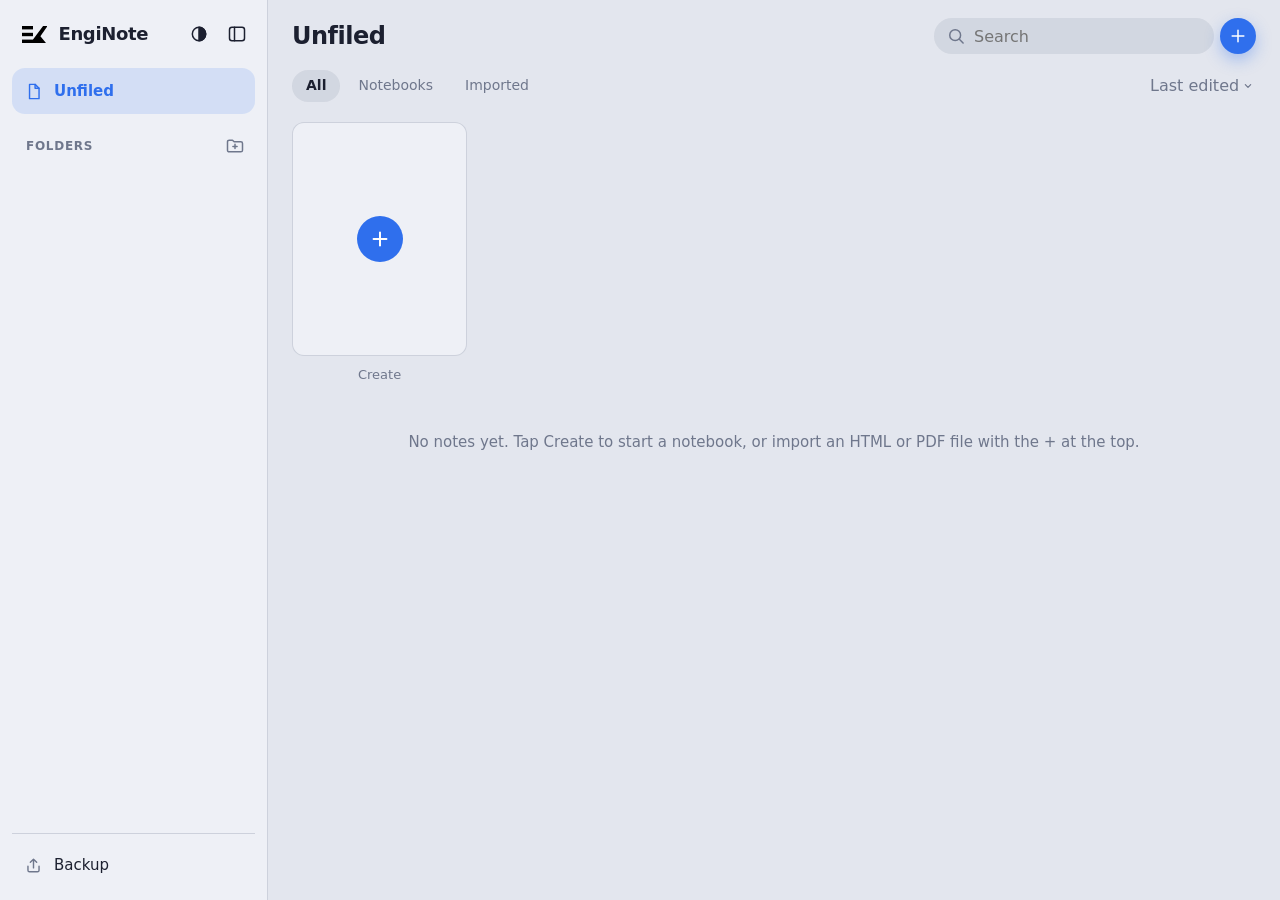
==== index.html @ cd97910e "Recording: tap "Intro here" while paused to put the intro at that exact point The typed "at __ s" bo" ====
<!doctype html>
<html lang="en">
<head>
  <meta charset="utf-8">
  <meta name="viewport" content="width=device-width, initial-scale=1, maximum-scale=1, user-scalable=no">
  <!-- "Add to Home Screen" on iPad / Android opens the app with no browser bars at all. -->
  <meta name="mobile-web-app-capable" content="yes">
  <meta name="apple-mobile-web-app-capable" content="yes">
  <meta name="apple-mobile-web-app-title" content="EngiNote">
  <title>EngiNote</title>
  <!-- The Engikode icon, black on white. PNG for Safari (tab and home screen), SVG where it is supported. -->
  <link rel="icon" href="apple-touch-icon.png" type="image/png" sizes="180x180">
  <link rel="icon" href="icon.svg" type="image/svg+xml" sizes="any">
  <link rel="apple-touch-icon" href="apple-touch-icon.png">
  <link rel="stylesheet" href="style.css">
  <script>
    // Set the theme before first paint (no flash): the saved choice, else what the device prefers.
    let saved;
    try { saved = localStorage.getItem('theme'); } catch { /* storage blocked */ }
    document.documentElement.dataset.theme = saved || (matchMedia('(prefers-color-scheme: dark)').matches ? 'dark' : 'light');
  </script>
</head>
<body>

  <!-- Library (home): a sidebar (where notes live) beside the notes themselves. -->
  <div id="library">
    <aside id="side" aria-label="Library">
      <div class="side-top">
        <!-- The Engikode icon: the designer's shapes unchanged, coloured by the theme (black on light, white on dark). -->
        <svg class="mark" viewBox="0 0 457.26 304.89" aria-hidden="true"><polygon points="457.26 0 378.29 0 197.77 243.9 197.78 304.89 430.53 304.88 330.01 182.91 457.26 0"/><polygon points="197.77 182.93 197.77 121.95 197.77 121.95 0 121.95 0 121.95 0 182.93 0 182.93 197.77 182.93"/><rect y="243.9" width="263.68" height="60.99" rx="0" ry="0"/><polygon points="197.77 60.98 197.77 0 197.77 0 0 0 0 0 0 60.98 0 60.98 197.77 60.98"/></svg>
        <span class="side-brand">EngiNote</span>
        <button class="icon-btn theme-btn" type="button" title="Light / dark" aria-label="Switch between light and dark">
          <svg class="icon" viewBox="0 0 24 24" aria-hidden="true"><circle cx="12" cy="12" r="8"/><path d="M12 4a8 8 0 0 1 0 16z" fill="currentColor"/></svg>
        </button>
        <button id="side-hide" class="icon-btn" type="button" title="Hide the sidebar" aria-label="Hide the sidebar">
          <svg class="icon" viewBox="0 0 24 24" aria-hidden="true"><rect x="3" y="4" width="18" height="16" rx="3"/><path d="M9 4v16"/></svg>
        </button>
      </div>
      <nav class="side-nav">
        <button id="side-all" class="side-item" type="button">
          <svg class="icon" viewBox="0 0 24 24" aria-hidden="true"><path d="M7 3h7l5 5v13H7z"/><path d="M14 3v5h5"/></svg>
          <span>Unfiled</span><b class="side-count"></b>
        </button>
        <button id="side-videos" class="side-item" type="button" hidden>
          <svg class="icon" viewBox="0 0 24 24" aria-hidden="true"><rect x="3" y="6" width="13" height="12" rx="2"/><path d="M16 10.5l5-3v9l-5-3z"/></svg>
          <span>Recordings</span><b class="side-count"></b>
        </button>
        <div class="side-head">
          <span>Folders</span>
          <button id="side-new-folder" class="icon-btn" type="button" title="New folder" aria-label="New folder">
            <svg class="icon" viewBox="0 0 24 24" aria-hidden="true"><path d="M3 7a2 2 0 0 1 2-2h4l2 2h8a2 2 0 0 1 2 2v8a2 2 0 0 1-2 2H5a2 2 0 0 1-2-2z"/><path d="M12 10v5M9.5 12.5h5"/></svg>
          </button>
        </div>
        <div id="side-folders"></div>
      </nav>
      <div class="side-foot">
        <!-- Backup: one button, and a small menu to save everything to a file or load it back. -->
        <div id="backup-wrap" class="tool-wrap">
          <button id="backup-btn" class="side-item" type="button" aria-haspopup="true" aria-expanded="false">
            <svg class="icon" viewBox="0 0 24 24" aria-hidden="true"><path d="M12 15V4M8 8l4-4 4 4M5 13v5a2 2 0 0 0 2 2h10a2 2 0 0 0 2-2v-5"/></svg>
            <span>Backup</span>
          </button>
          <div class="flyout menu">
            <button id="backup-save" class="btn-secondary" type="button">Save a backup file</button>
            <button id="backup-load" class="btn-secondary" type="button">Restore from a file</button>
          </div>
        </div>
      </div>
    </aside>

    <div id="lib-main">
      <header class="lib-bar">
        <button id="side-show" class="icon-btn" type="button" title="Show the sidebar" aria-label="Show the sidebar">
          <svg class="icon" viewBox="0 0 24 24" aria-hidden="true"><rect x="3" y="4" width="18" height="16" rx="3"/><path d="M9 4v16"/></svg>
        </button>
        <!-- The title: where the library is looking. In a folder it is the folder's name (type to rename), with a way back and a way to delete the folder. -->
        <div id="folder-bar">
          <button id="folder-back" class="icon-btn" type="button" title="Back to all notes" aria-label="Back to all notes">
            <svg class="icon" viewBox="0 0 24 24" aria-hidden="true"><path d="M15 5l-7 7 7 7"/></svg>
          </button>
          <input id="folder-name" type="text" title="Rename folder" aria-label="Folder name" autocomplete="off" spellcheck="false">
          <button id="folder-delete" class="icon-btn" type="button" title="Delete this folder" aria-label="Delete this folder">
            <svg class="icon" viewBox="0 0 24 24" aria-hidden="true"><path d="M4 7h16M10 11v6M14 11v6M6 7l1 13h10l1-13M9 7V4h6v3"/></svg>
          </button>
        </div>
        <div class="lib-actions">
          <!-- Find a note by its name. -->
          <div id="lib-find">
            <svg class="icon" viewBox="0 0 24 24" aria-hidden="true"><circle cx="11" cy="11" r="6.5"/><path d="M16 16l4.5 4.5"/></svg>
            <input id="search" type="search" placeholder="Search" aria-label="Search notes by name" autocomplete="off" spellcheck="false" enterkeyhint="search">
            <button id="search-clear" class="icon-btn" type="button" title="Clear the search" aria-label="Clear the search">
              <svg class="icon" viewBox="0 0 24 24" aria-hidden="true"><path d="M7 7l10 10M17 7L7 17"/></svg>
            </button>
          </div>
          <!-- Make something: a notebook, an import, a folder. -->
          <div id="add-note-wrap" class="tool-wrap">
            <button id="add-note" class="icon-btn" type="button" title="New" aria-label="New" aria-haspopup="true" aria-expanded="false">
              <svg class="icon" viewBox="0 0 24 24" aria-hidden="true"><path d="M12 5v14M5 12h14"/></svg>
            </button>
            <div class="flyout menu">
              <button id="new-notebook" class="btn-secondary" type="button">New notebook</button>
              <button id="import-btn" class="btn-secondary" type="button">Import HTML or PDF</button>
              <button id="new-folder" class="btn-secondary" type="button">New folder</button>
            </div>
          </div>
        </div>
      </header>
      <!-- Which notes to show, and in what order. -->
      <div class="lib-tabs">
        <div id="tabs" role="group" aria-label="Show">
          <button type="button" data-tab="all" aria-pressed="true">All</button>
          <button type="button" data-tab="notebook" aria-pressed="false">Notebooks</button>
          <button type="button" data-tab="import" aria-pressed="false">Imported</button>
        </div>
        <label id="sort-wrap">
          <select id="sort" title="Order of the notes" aria-label="Order of the notes">
            <option value="edited">Last edited</option>
            <option value="name">Name</option>
          </select>
          <svg class="icon" viewBox="0 0 24 24" aria-hidden="true"><path d="M8 10l4 4 4-4"/></svg>
        </label>
      </div>
      <main>
        <div id="grid">
          <button id="import-tile" type="button" title="New notebook">
            <span class="create-plus"><svg class="icon" viewBox="0 0 24 24" aria-hidden="true"><path d="M12 5v14M5 12h14"/></svg></span>
            <span class="create-label">Create</span>
          </button>
        </div>
        <p id="empty" hidden>No notes yet. Tap Create to start a notebook, or import an HTML or PDF file with the + at the top.</p>
      </main>
    </div>
    <input id="file-input" type="file" accept=".html,.htm,text/html,.pdf,application/pdf" multiple hidden>
    <input id="backup-input" type="file" accept=".json,application/json" hidden>
  </div>

  <!-- New notebook: a blank note made of pages. notebook.js fills it in and reads it; a paper is described in pages.js.
       Each group of choices names the part of the paper it sets (data-key), each choice its value. -->
  <dialog id="notebook" aria-labelledby="nb-heading">
    <form method="dialog">
      <h2 id="nb-heading">New notebook</h2>
      <div class="nb-body">
        <!-- A picture of the page as it will be made. -->
        <div class="nb-picture" aria-hidden="true"><div id="nb-sheet"><div id="nb-page"></div></div></div>
        <div class="nb-options">
          <label class="nb-row">Title
            <input id="nb-title" type="text" placeholder="Untitled notebook" maxlength="120" autocomplete="off" spellcheck="false">
          </label>
          <div class="nb-row">Direction
            <div class="nb-choice" data-key="direction" role="group" aria-label="Direction">
              <button class="icon-btn chip" type="button" data-value="vertical">Vertical</button>
              <button class="icon-btn chip" type="button" data-value="horizontal">Horizontal</button>
            </div>
          </div>
          <div class="nb-row">Size
            <div class="nb-choice" data-key="size" role="group" aria-label="Size">
              <button class="icon-btn chip" type="button" data-value="A4">A4</button>
              <button class="icon-btn chip" type="button" data-value="Letter">Letter</button>
              <button class="icon-btn chip" type="button" data-value="16:9">16:9</button>
              <button class="icon-btn chip" type="button" data-value="4:3">4:3</button>
            </div>
          </div>
          <div class="nb-row">Template
            <div class="nb-choice" data-key="template" role="group" aria-label="Template">
              <button class="nb-tile" type="button" data-value="plain"><span></span>Plain</button>
              <button class="nb-tile" type="button" data-value="rule"><span></span>Rule</button>
              <button class="nb-tile" type="button" data-value="grid"><span></span>Grid</button>
              <button class="nb-tile" type="button" data-value="dot"><span></span>Dot</button>
              <button class="nb-tile" type="button" data-value="cornell"><span></span>Cornell</button>
              <button class="nb-tile" type="button" data-value="planner"><span></span>Planner</button>
            </div>
          </div>
          <div class="nb-row">Paper
            <div class="nb-choice" data-key="color" role="group" aria-label="Paper colour">
              <button class="icon-btn swatch" type="button" data-value="#ffffff" style="--c:#ffffff" title="White" aria-label="White"></button>
              <button class="icon-btn swatch" type="button" data-value="#fbf2d8" style="--c:#fbf2d8" title="Cream" aria-label="Cream"></button>
              <button class="icon-btn swatch" type="button" data-value="#111111" style="--c:#111111" title="Black" aria-label="Black"></button>
              <label class="icon-btn swatch custom" title="Another colour"><input id="nb-color" type="color" aria-label="Another paper colour"></label>
            </div>
          </div>
          <div class="nb-row">Lines
            <div class="nb-choice" data-key="line" role="group" aria-label="Line colour">
              <button class="icon-btn swatch" type="button" data-value="#c8ccd6" style="--c:#c8ccd6" title="Grey" aria-label="Grey"></button>
              <button class="icon-btn swatch" type="button" data-value="#a8c8f0" style="--c:#a8c8f0" title="Light blue" aria-label="Light blue"></button>
              <button class="icon-btn swatch" type="button" data-value="#e89a9a" style="--c:#e89a9a" title="Red" aria-label="Red"></button>
              <label class="icon-btn swatch custom" title="Another colour"><input id="nb-line" type="color" aria-label="Another line colour"></label>
            </div>
          </div>
          <label class="nb-row">Spacing
            <input id="nb-spacing" type="range" min="1" max="8" step="0.5">
          </label>
        </div>
      </div>
      <div class="nb-actions">
        <button id="nb-cancel" class="btn-secondary" type="button">Cancel</button>
        <!-- autofocus: else the title takes the focus as the dialog opens, and a tablet's keyboard comes up over it -->
        <button id="nb-create" class="btn-primary" value="create" autofocus>Create</button>
      </div>
    </form>
  </dialog>

  <!-- A file being imported: its own name to keep with one tap, or another to type. -->
  <dialog id="rename" aria-labelledby="rn-heading">
    <form method="dialog">
      <h2 id="rn-heading">Name this note</h2>
      <input id="rn-name" type="text" aria-label="Name" maxlength="120" autocomplete="off" spellcheck="false">
      <!-- Where it goes: Unfiled, or one of the folders. The device's own picker opens. -->
      <label id="rn-where">Save in
        <select id="rn-folder" aria-label="Save in"></select>
      </label>
      <div class="nb-actions">
        <button id="rn-skip" class="btn-secondary" type="button">Skip</button>
        <!-- autofocus: else the name takes the focus as the dialog opens, and a tablet's keyboard comes up over it -->
        <button class="btn-primary" value="ok" autofocus>Import</button>
      </div>
    </form>
  </dialog>

  <!-- Editor -->
  <div id="editor">
    <div id="toolbar">
      <div class="strip">
        <button id="back-btn" class="icon-btn" type="button" title="Back to library" aria-label="Back to library">
          <svg class="icon" viewBox="0 0 24 24" aria-hidden="true"><path d="M15 5l-7 7 7 7"/></svg>
        </button>
        <input id="note-name" type="text" title="Rename note" aria-label="Note name" autocomplete="off" spellcheck="false">
      </div>

      <div class="strip">
        <!-- The pens: one button each, made by app.js from the saved list. Tapping the pen in use opens its settings (#pen-panel). -->
        <div id="pens" class="group" role="group" aria-label="Pens"></div>
        <div id="add-wrap" class="tool-wrap">
          <button id="add-pen" class="icon-btn" type="button" title="Add a pen" aria-label="Add a pen" aria-haspopup="true" aria-expanded="false">
            <svg class="icon" viewBox="0 0 24 24" aria-hidden="true"><path d="M12 5v14M5 12h14"/></svg>
          </button>
          <div class="flyout menu">
            <button class="btn-secondary" type="button" data-add="pen">Pen</button>
            <button class="btn-secondary" type="button" data-add="flow">Flow pen</button>
            <button class="btn-secondary" type="button" data-add="glow">Glow pen</button>
            <button class="btn-secondary" type="button" data-add="highlighter">Highlighter</button>
            <button class="btn-secondary" type="button" data-add="laser">Laser</button>
          </div>
        </div>
        <span class="sep"></span>
        <div class="group" role="group" aria-label="Tools">
          <!-- The eraser and its size slider, which flies out when the eraser is tapped while already selected. -->
          <div id="eraser-wrap" class="tool-wrap">
            <button class="icon-btn" type="button" data-tool="eraser" title="Eraser (E). Tap again to set its size" aria-label="Eraser" aria-haspopup="true" aria-expanded="false">
              <svg class="icon" viewBox="0 0 24 24" aria-hidden="true"><path d="M8 19l-4-4 9-10 7 7-7 7H8z"/><path d="M8.5 10l7 6.5"/><path d="M13 19h7"/></svg>
            </button>
            <div class="flyout">
              <span class="dot-box"><span id="eraser-dot"></span></span>
              <input id="eraser-range" type="range" min="4" max="40" step="1" value="8" aria-label="Eraser size">
            </div>
          </div>
          <button id="auto-erase" class="icon-btn chip" type="button" aria-pressed="false" hidden
            title="Auto-deselect: go back to the previous tool after erasing" aria-label="Auto-deselect the eraser after use">Auto</button>
          <button class="icon-btn" type="button" data-tool="hand" title="Hand (V)" aria-label="Hand">
            <svg class="icon" viewBox="0 0 24 24" aria-hidden="true"><path d="M18 11V6a2 2 0 0 0-4 0"/><path d="M14 10V4a2 2 0 0 0-4 0v2"/><path d="M10 10.5V6a2 2 0 0 0-4 0v8"/><path d="M18 8a2 2 0 1 1 4 0v6a8 8 0 0 1-8 8h-2c-2.8 0-4.5-.86-5.99-2.34l-3.6-3.6a2 2 0 0 1 2.83-2.82L7 15"/></svg>
          </button>
          <!-- Text (T): tap the page to type. Tapped again, a flyout sets the size of the letters. -->
          <div id="text-wrap" class="tool-wrap">
            <button class="icon-btn" type="button" data-tool="text" title="Text (T): tap the page and type. Tap again to set its size" aria-label="Text" aria-haspopup="true" aria-expanded="false">
              <svg class="icon" viewBox="0 0 24 24" aria-hidden="true"><path d="M5 7V4.5h14V7M12 4.5V20M9 20h6"/></svg>
            </button>
            <div class="flyout">
              <span id="text-sample" aria-hidden="true">Aa</span>
              <input id="text-range" type="range" min="16" max="96" step="2" value="28" aria-label="Text size">
            </div>
          </div>
          <button id="image-btn" class="icon-btn" type="button" title="Add a picture from Photos or Files" aria-label="Add a picture">
            <svg class="icon" viewBox="0 0 24 24" aria-hidden="true"><rect x="3" y="4" width="18" height="16" rx="3"/><circle cx="9" cy="10" r="1.6"/><path d="M4 18l5-5 4 4 3-3 4 4"/></svg>
          </button>
          <button class="icon-btn" type="button" data-tool="lasso" title="Lasso (L): circle some ink to move, resize, recolour or delete it" aria-label="Lasso">
            <svg class="icon" viewBox="0 0 24 24" aria-hidden="true"><path d="M7 22a5 5 0 0 1-2-4"/><path d="M3.3 14A6.8 6.8 0 0 1 2 10c0-4.4 4.5-8 10-8s10 3.6 10 8-4.5 8-10 8a12 12 0 0 1-5-1"/><circle cx="5" cy="16" r="2"/></svg>
          </button>
          <!-- Calculator (calc.js): a scientific calculator, like a Casio fx-991ES Plus, floating over the note. -->
          <button id="calc-btn" class="icon-btn" type="button" aria-pressed="false" title="Calculator: a scientific one, with fractions, that floats over the note" aria-label="Calculator">
            <svg class="icon" viewBox="0 0 24 24" aria-hidden="true"><rect x="5" y="2.5" width="14" height="19" rx="3"/><rect x="8" y="5.5" width="8" height="3.6" rx="1"/><path d="M8.5 13h.01M12 13h.01M15.5 13h.01M8.5 16.5h.01M12 16.5h.01M15.5 16.5h.01" stroke-width="2.4"/></svg>
          </button>
          <button id="finger-btn" class="icon-btn chip" type="button" aria-pressed="false"
            title="Draw with a finger. Off: fingers scroll and zoom, only a stylus or mouse draws" aria-label="Draw with a finger">F</button>
        </div>
        <span class="sep"></span>
        <div class="group" role="group" aria-label="History">
          <button id="undo-btn" class="icon-btn" type="button" title="Undo (Ctrl+Z)" aria-label="Undo" disabled>
            <svg class="icon" viewBox="0 0 24 24" aria-hidden="true"><path d="M9 14L4 9l5-5"/><path d="M4 9h10a6 6 0 0 1 0 12h-3"/></svg>
          </button>
          <button id="redo-btn" class="icon-btn" type="button" title="Redo (Ctrl+Shift+Z)" aria-label="Redo" disabled>
            <svg class="icon" viewBox="0 0 24 24" aria-hidden="true"><path d="M15 14l5-5-5-5"/><path d="M20 9H10a6 6 0 0 0 0 12h3"/></svg>
          </button>
        </div>
        <span class="sep"></span>
        <div class="group" role="group" aria-label="View">
          <button id="full-btn" class="icon-btn" type="button" title="Full screen (F)" aria-label="Full screen" aria-pressed="false">
            <svg class="icon" viewBox="0 0 24 24" aria-hidden="true"><path d="M4 9V4h5M20 9V4h-5M4 15v5h5M20 15v5h-5"/></svg>
          </button>
          <button id="wide-btn" class="icon-btn chip" type="button" aria-pressed="false"
            title="Show the app in a 16:9 window" aria-label="16 by 9 window">16:9</button>
          <!-- Add space (space.js): marks where a blank page or a gap can be put into the note, and puts it there. -->
          <button id="space-btn" class="icon-btn" type="button" aria-pressed="false"
            title="Add space: a blank page, or a gap in the note, with the ink below moving down" aria-label="Add space">
            <svg class="icon" viewBox="0 0 24 24" aria-hidden="true"><path d="M4 4h16M4 20h16M12 8v8M8 12h8"/></svg>
          </button>
          <!-- Promo cover (cover.js): a title page for EngiKode (channel, website, courses) in front of the note. Off by default now: the intro video in Studio is the title of a recording. -->
          <button id="promo-btn" class="icon-btn" type="button" aria-pressed="false"
            title="Promo cover: a title page with the channel, website and courses, in front of this note (the intro video in Studio does this for recordings)" aria-label="Promo cover">
            <svg class="icon" viewBox="0 0 24 24" aria-hidden="true"><rect x="3" y="5" width="18" height="14" rx="2"/><path d="M7 15h5M7 11h10"/></svg>
          </button>
          <!-- Pages (thumbs.js): a column of small pictures of the pages of a notebook or a PDF, to jump between them, move them and change them. -->
          <button id="pages-btn" class="icon-btn" type="button" aria-pressed="false" hidden
            title="Pages: see them all, jump to one, move, copy or delete them" aria-label="Pages">
            <svg class="icon" viewBox="0 0 24 24" aria-hidden="true"><rect x="8" y="3" width="12" height="14" rx="2"/><path d="M5 7v11a3 3 0 0 0 3 3h9"/></svg>
          </button>
          <!-- Export (export.js): the note with its ink, as a PDF. -->
          <button id="export-btn" class="icon-btn" type="button" title="Export the note, with its ink, as a PDF" aria-label="Export as PDF">
            <svg class="icon" viewBox="0 0 24 24" aria-hidden="true"><path d="M12 15V4M8 8l4-4 4 4M5 13v5a2 2 0 0 0 2 2h10a2 2 0 0 0 2-2v-5"/></svg>
          </button>
          <!-- Settings: the pen's shadow, and what the Apple Pencil's double-tap and squeeze do. -->
          <div id="settings-wrap" class="tool-wrap">
            <button id="settings-btn" class="icon-btn" type="button" title="Settings: the pen's shadow and the Apple Pencil's shortcuts" aria-label="Settings" aria-haspopup="true" aria-expanded="false">
              <svg class="icon" viewBox="0 0 24 24" aria-hidden="true"><path d="M4 7h9M19 7h1M4 17h1M11 17h9"/><circle cx="16" cy="7" r="2.5"/><circle cx="8" cy="17" r="2.5"/></svg>
            </button>
            <div class="flyout settings">
              <div class="set-row"><span>Pen shadow</span><button id="ghost-btn" class="icon-btn chip" type="button" aria-pressed="true" title="Show a faint shadow of the Apple Pencil while it hovers over the page">On</button></div>
              <label class="set-row"><span>Pencil double-tap</span><select id="pencil-tap" aria-label="Apple Pencil double-tap"></select></label>
              <label class="set-row"><span>Pencil squeeze</span><select id="pencil-squeeze" aria-label="Apple Pencil squeeze"></select></label>
            </div>
          </div>
          <button class="icon-btn fit-btn rail-only" type="button" title="Fit width" aria-label="Fit width">
            <svg class="icon" viewBox="0 0 24 24" aria-hidden="true"><path d="M4 4v16M20 4v16M8 12h8M8 12l3-3M8 12l3 3M16 12l-3-3M16 12l-3 3"/></svg>
          </button>
        </div>
      </div>

      <div class="strip" role="group" aria-label="Zoom">
        <button id="zoom-out" class="icon-btn" type="button" title="Zoom out" aria-label="Zoom out">
          <svg class="icon" viewBox="0 0 24 24" aria-hidden="true"><path d="M5 12h14"/></svg>
        </button>
        <button id="zoom-label" type="button" title="Reset zoom to 100%" aria-label="Reset zoom to 100%">100%</button>
        <button id="zoom-in" class="icon-btn" type="button" title="Zoom in" aria-label="Zoom in">
          <svg class="icon" viewBox="0 0 24 24" aria-hidden="true"><path d="M5 12h14M12 5v14"/></svg>
        </button>
        <button id="zoom-fit" class="icon-btn fit-btn" type="button" title="Fit width" aria-label="Fit width">
          <svg class="icon" viewBox="0 0 24 24" aria-hidden="true"><path d="M4 4v16M20 4v16M8 12h8M8 12l3-3M8 12l3 3M16 12l-3-3M16 12l-3 3"/></svg>
        </button>
        <button class="icon-btn theme-btn" type="button" title="Light / dark" aria-label="Switch between light and dark">
          <svg class="icon" viewBox="0 0 24 24" aria-hidden="true"><circle cx="12" cy="12" r="8"/><path d="M12 4a8 8 0 0 1 0 16z" fill="currentColor"/></svg>
        </button>
      </div>

      <!-- The small arrow at the toolbar's edge: it puts the tools away, and brings them back (body.tools-off in style.css). -->
      <button id="tools-toggle" type="button" aria-pressed="false">
        <svg class="icon" viewBox="0 0 24 24" aria-hidden="true"><path d="M6 15l6-6 6 6"/></svg>
      </button>
    </div>

    <!-- The notes that are open (tabs.js; app.js opens and saves them): a strip under the toolbar. The + offers the
         recent notes that are not open, and the library. Not shown in the 16:9 window, nor with the rail or the tools put away. -->
    <div id="note-tabs" class="strip" role="group" aria-label="Open notes">
      <div id="note-tab-list" role="tablist"></div>
      <div id="tab-add-wrap" class="tool-wrap">
        <button id="tab-add" class="icon-btn" type="button" title="Open another note in a new tab" aria-label="Open another note" aria-haspopup="true" aria-expanded="false">
          <svg class="icon" viewBox="0 0 24 24" aria-hidden="true"><path d="M12 5v14M5 12h14"/></svg>
        </button>
        <div id="tab-menu" class="flyout menu"></div>
      </div>
    </div>

    <!-- The window onto the note. It does not scroll: app.js moves #mover inside it and scales #page (see "the view" there). -->
    <div id="scroller">
      <div id="mover">
        <div id="page">
          <!-- No allow-scripts: imported files are untrusted. scrolling="no" keeps a scrollbar from narrowing the layout. -->
          <iframe id="frame" sandbox="allow-same-origin" scrolling="no" tabindex="-1" title="Imported document"></iframe>
          <!-- Text boxes and pictures (items.js): over the paper, under the ink. -->
          <div id="items"></div>
          <svg id="ink"></svg>
        </div>
      </div>
      <div id="scrollbar" hidden></div>
    </div>

    <!-- The pages of the open notebook or PDF (thumbs.js). It floats over the note's left edge. -->
    <aside id="pages-panel" aria-label="Pages" hidden>
      <div id="pages-list" role="list"></div>
    </aside>
    <div id="page-menu" role="menu" hidden></div>
    <!-- Where the toolbar's flyouts (eraser size, text size, new pen, settings) are shown: the strip they
         hang from slides sideways, and would cut them off. app.js moves them here and places them (flyout). -->
    <div id="flyouts"></div>

    <!-- What can be done with the ink the lasso holds: a new colour, or the bin. app.js puts the pen
         panel's colours in before the bin; lasso.js keeps the bar by the selection. -->
    <div id="lasso-bar" class="strip" role="group" aria-label="Selected ink" hidden>
      <button id="lasso-delete" class="icon-btn" type="button" title="Delete the selected ink" aria-label="Delete the selected ink">
        <svg class="icon" viewBox="0 0 24 24" aria-hidden="true"><path d="M4 7h16M10 11v6M14 11v6M6 7l1 13h10l1-13M9 7V4h6v3"/></svg>
      </button>
    </div>

    <!-- The calculator (calc.js): shown by the toolbar's calculator button, dragged by its handle, put away to
         a chip with the dash, closed with the cross. calc.js makes the keys and places the pane. -->
    <div id="calc" role="dialog" aria-label="Calculator" hidden>
      <div class="calc-head">
        <button id="calc-min" class="calc-hb" type="button" title="Shrink to a chip, or open again" aria-label="Shrink the calculator">
          <svg class="icon" viewBox="0 0 24 24" aria-hidden="true"><path d="M6 12h12"/><path class="v" d="M12 6v12"/></svg>
        </button>
        <div id="calc-grip" title="Drag to move"><span class="bar"></span><output id="calc-mini"></output></div>
        <button id="calc-close" class="calc-hb" type="button" title="Close" aria-label="Close the calculator">
          <svg class="icon" viewBox="0 0 24 24" aria-hidden="true"><path d="M7 7l10 10M17 7L7 17"/></svg>
        </button>
      </div>
      <div id="calc-disp"><div id="calc-ex"></div><div id="calc-re"></div></div>
      <div id="calc-keys"></div>
    </div>

    <!-- The settings of the pen in use. app.js fills it in and places it beside that pen's button. -->
    <div id="pen-panel" role="dialog" aria-label="Pen settings" hidden>
      <div class="panel-head">
        <strong id="pen-type"></strong>
        <button id="pen-remove" class="icon-btn" type="button" title="Remove this pen" aria-label="Remove this pen">
          <svg class="icon" viewBox="0 0 24 24" aria-hidden="true"><path d="M4 7h16M10 11v6M14 11v6M6 7l1 13h10l1-13M9 7V4h6v3"/></svg>
        </button>
      </div>
      <label class="panel-row">Thickness <output id="pen-size-out"></output>
        <input id="pen-size" type="range" min="1" max="12" step="0.5">
      </label>
      <label class="panel-row">Opacity <output id="pen-opacity-out"></output>
        <input id="pen-opacity" type="range" min="10" max="100" step="5">
      </label>
      <!-- How much the pen steadies the hand: its ink trails the tip by this much. 0: not at all. -->
      <label class="panel-row" title="Steadies the line: higher is smoother and trails the tip more">Stability <output id="pen-stability-out"></output>
        <input id="pen-stability" type="range" min="0" max="10" step="1">
      </label>
      <div id="pen-colors" role="group" aria-label="Colour">
        <button class="icon-btn swatch" type="button" data-color="#111111" style="--c:#111111" title="Black" aria-label="Black"></button>
        <button class="icon-btn swatch" type="button" data-color="#ffffff" style="--c:#ffffff" title="White" aria-label="White"></button>
        <button class="icon-btn swatch" type="button" data-color="#e03131" style="--c:#e03131" title="Red" aria-label="Red"></button>
        <button class="icon-btn swatch" type="button" data-color="#ff1744" style="--c:#ff1744" title="Bright red" aria-label="Bright red"></button>
        <button class="icon-btn swatch" type="button" data-color="#1c7ed6" style="--c:#1c7ed6" title="Blue" aria-label="Blue"></button>
        <button class="icon-btn swatch" type="button" data-color="#2f9e44" style="--c:#2f9e44" title="Green" aria-label="Green"></button>
        <button class="icon-btn swatch" type="button" data-color="#f08c00" style="--c:#f08c00" title="Orange" aria-label="Orange"></button>
        <button class="icon-btn swatch" type="button" data-color="#ffea00" style="--c:#ffea00" title="Bright yellow" aria-label="Bright yellow"></button>
        <button class="icon-btn swatch" type="button" data-color="#7048e8" style="--c:#7048e8" title="Purple" aria-label="Purple"></button>
        <!-- Any other colour: the device's own colour picker, behind the rainbow button. -->
        <label class="icon-btn swatch custom" title="Another colour"><input id="pen-custom" type="color" aria-label="Another colour"></label>
      </div>
    </div>
  </div>

  <!-- Screen recording: only in the iPad app (the page cannot record by itself). With the 16:9 window on,
       the video is that window and the bar sits in the black band under it, never in the picture.
       Without it the video is the whole screen, bar included. -->
  <div id="rec-bar" class="strip" role="group" aria-label="Screen recording">
    <!-- First comes what is left when the bar is put away in the corner: this button (then a red dot)
         and, while recording, the clock. The bar opens out of them, and closes back to them. -->
    <button id="rec-min" class="icon-btn" type="button" aria-pressed="false" aria-label="Put the recording bar away">
      <svg class="icon" viewBox="0 0 24 24" aria-hidden="true"><path d="M14 7l-5 5 5 5"/></svg><span class="rec-dot"></span>
    </button>
    <output id="rec-time" aria-label="Recorded so far">0:00:00</output>
    <button id="rec-btn" class="icon-btn chip" type="button" aria-pressed="false" title="Record a video: the 16:9 window if it is on, else the whole screen"><span class="rec-dot"></span><span id="rec-label">Record</span></button>
    <button id="rec-pause" class="icon-btn chip" type="button" aria-pressed="false" title="Pause: nothing is recorded until you resume">Pause</button>
    <button id="rec-count-btn" class="icon-btn chip" type="button" aria-pressed="true" title="Count down 3, 2, 1 before a recording starts" aria-label="Count down before recording">3s</button>
    <button id="rec-mic" class="icon-btn chip" type="button" aria-pressed="true" title="Record your voice with the screen" aria-label="Record the microphone">Mic</button>
    <button id="rec-enhance" class="icon-btn chip" type="button" aria-pressed="false" title="Enhance voice: take the background noise out of your voice" aria-label="Enhance voice">Enhance</button>
    <!-- On: when the recording stops, the EngiKode intro goes before it and the outro after it, by copying (no
         new video is made: ios/App/StudioWrap.swift). It can be taken off again from the recording's card. -->
    <button id="rec-wrap" class="icon-btn chip" type="button" aria-pressed="false" title="Intro and outro: put the EngiKode intro before the recording and the outro after it, as soon as you stop" aria-label="Add the intro and outro when the recording stops">Intro</button>
    <!-- Intro here: there while paused. Tapped, the intro goes into the video at the very point it was paused
         (the app says where that is: Recorder.swift, writtenSeconds), and the button shows that time from then on. -->
    <button id="rec-intro-here" class="icon-btn chip" type="button" aria-pressed="false" title="Put the intro into the video here, where it is paused">Intro here</button>
    <!-- Mic check: switched on, the little picture beside it moves with what the microphone hears
         (as it would be recorded: through Enhance, if that is on). It stays through a recording. -->
    <button id="rec-check" class="icon-btn" type="button" aria-pressed="false" title="Mic check: show the sound the microphone is picking up" aria-label="Mic check">
      <svg class="icon" viewBox="0 0 24 24" aria-hidden="true"><path d="M4 10v4M8 7v10M12 4v16M16 8v8M20 10v4"/></svg>
    </button>
    <canvas id="rec-waves" width="116" height="56" aria-hidden="true"></canvas>
    <!-- The camera bubble: the front camera's picture, floating over the app (the app draws it, not
         the page: ios/App/CameraBubble.swift). The second button, there while the bubble is, changes its shape. -->
    <button id="rec-cam" class="icon-btn" type="button" aria-pressed="false" title="Camera bubble: show yourself in a corner. Drag it to move it, pinch to resize" aria-label="Camera bubble">
      <svg class="icon" viewBox="0 0 24 24" aria-hidden="true"><rect x="3" y="6" width="13" height="12" rx="2"/><path d="M16 10.5l5-3v9l-5-3z"/></svg>
    </button>
    <button id="rec-shape" class="icon-btn" type="button" data-shape="circle" title="Change the shape of the camera bubble" aria-label="Change the shape of the camera bubble"><span></span></button>
    <!-- The values are the names Recorder.swift knows. Sizes are what an hour comes to at most. -->
    <select id="rec-quality" title="Video quality, and the most an hour of it takes up" aria-label="Video quality">
      <option value="high">High 1080p 60 · 6.3 GB/h</option>
      <option value="standard" selected>Standard 1080p 60 · 3.2 GB/h</option>
      <option value="small">Small 720p 60 · 1.4 GB/h</option>
    </select>
  </div>

  <!-- The countdown before a recording: app.js lays it over the note's window and puts 3, 2, 1 in it. -->
  <div id="rec-count" role="status" aria-label="Recording starts in" hidden></div>

  <input id="image-input" type="file" accept="image/*" hidden>
  <!-- A long press with a finger on the page: paste the picture that was copied, there (app.js). -->
  <button id="paste-pill" class="btn-secondary" type="button" hidden>Paste picture</button>
  <p id="message" role="status" hidden></p>

  <!-- What the pens in the tray are painted with (app.js, penPicture): a dark barrel, bright metal,
       and a shade laid over coloured parts to make them round. Each runs across the pen. -->
  <svg width="0" height="0" style="position:absolute" aria-hidden="true" focusable="false">
    <defs>
      <linearGradient id="pen-barrel"><stop offset="0" stop-color="#1b1d23"/><stop offset=".28" stop-color="#565c6b"/><stop offset=".42" stop-color="#7d8496"/><stop offset=".62" stop-color="#454a57"/><stop offset="1" stop-color="#15171c"/></linearGradient>
      <linearGradient id="pen-metal"><stop offset="0" stop-color="#7f8594"/><stop offset=".3" stop-color="#f4f6fa"/><stop offset=".5" stop-color="#cfd3dc"/><stop offset=".78" stop-color="#9299a8"/><stop offset="1" stop-color="#666c7a"/></linearGradient>
      <linearGradient id="pen-shade"><stop offset="0" stop-color="#000" stop-opacity=".22"/><stop offset=".3" stop-color="#fff" stop-opacity=".42"/><stop offset=".5" stop-color="#fff" stop-opacity="0"/><stop offset="1" stop-color="#000" stop-opacity=".34"/></linearGradient>
    </defs>
  </svg>

  <template id="card-template">
    <div class="card">
      <button class="card-open" type="button">
        <span class="card-thumb"><svg class="icon" viewBox="0 0 24 24" aria-hidden="true"><path d="M7 3h7l5 5v13H7z"/><path d="M14 3v5h5"/></svg></span>
        <span class="card-name"></span>
        <span class="card-date"></span>
      </button>
      <!-- Over the picture's corner: one button that opens the card's three (duplicate, move, delete). -->
      <button class="icon-btn card-more" type="button" title="More" aria-label="More" aria-expanded="false">
        <svg class="icon" viewBox="0 0 24 24" aria-hidden="true"><circle cx="5" cy="12" r="1.2"/><circle cx="12" cy="12" r="1.2"/><circle cx="19" cy="12" r="1.2"/></svg>
      </button>
      <div class="card-actions">
        <button class="icon-btn card-copy" type="button" title="Duplicate note" aria-label="Duplicate note">
          <svg class="icon" viewBox="0 0 24 24" aria-hidden="true"><rect x="9" y="9" width="11" height="11" rx="2"/><path d="M15 9V6a2 2 0 0 0-2-2H6a2 2 0 0 0-2 2v7a2 2 0 0 0 2 2h3"/></svg>
        </button>
        <!-- The select is invisible and covers the icon: tapping it opens the device's own picker. -->
        <label class="icon-btn card-move" title="Move to a folder">
          <svg class="icon" viewBox="0 0 24 24" aria-hidden="true"><path d="M3 7a2 2 0 0 1 2-2h4l2 2h8a2 2 0 0 1 2 2v8a2 2 0 0 1-2 2H5a2 2 0 0 1-2-2z"/><path d="M9.5 13h5M12.5 11l2 2-2 2"/></svg>
          <select aria-label="Move to a folder"></select>
        </label>
        <button class="icon-btn card-delete" type="button" title="Delete note" aria-label="Delete note">
          <svg class="icon" viewBox="0 0 24 24" aria-hidden="true"><path d="M4 7h16M10 11v6M14 11v6M6 7l1 13h10l1-13M9 7V4h6v3"/></svg>
        </button>
      </div>
    </div>
  </template>

  <script type="module" src="app.js"></script>
</body>
</html>
---- style.css ----
/* The look is glass, after iOS: controls sit on translucent panes that float over the content,
   blur and brighten what is behind them, and catch the light along their top edge. */
:root {
  --bg: #eef0f6;
  --canvas: #e3e6ee;
  --surface: #ffffff; /* what glass falls back to where it cannot be see-through */
  --text: #1c2030;
  --muted: #6f778c;
  --border: rgb(120 128 150 / .28);
  --accent: #2f6fed;
  --accent-soft: rgb(47 111 237 / .14);
  --danger: #d6336c;
  --radius: 22px;
  --shadow: 0 2px 6px rgb(20 25 40 / .07), 0 18px 48px rgb(20 25 40 / .14); /* the sheet of paper */
  --hit: 36px; /* button size */
  --thumb: linear-gradient(160deg, #f6f8fc, #e8ecf6);
  --faint: #aab1c3; /* dashed outlines, placeholder icons */

  /* Glass. --glass is a pane over content (toolbars); --glass-thick one with things to read on it
     (menus, panels, cards). --rim is the light on its edges, --sheen the glow across its top. */
  --glass: rgb(255 255 255 / .66);
  --glass-thick: rgb(255 255 255 / .82);
  --sheen: rgb(255 255 255 / .55);
  --rim: inset 0 1px 0 rgb(255 255 255 / .95), inset 0 0 0 1px rgb(255 255 255 / .45), inset 0 -1px 0 rgb(20 25 40 / .05);
  --float: 0 1px 2px rgb(20 25 40 / .06), 0 10px 30px rgb(20 25 40 / .13); /* the shadow a pane casts */
  --blur: blur(22px) saturate(180%) brightness(1.06);
  --fill: rgb(110 120 145 / .14); /* a control on glass, hovered or holding something */
  /* soft light behind everything, so the glass has colour to pick up */
  --glow-a: rgb(96 130 255 / .22);
  --glow-b: rgb(255 120 196 / .15);
  --glow-c: rgb(70 205 190 / .13);
  color-scheme: light;
}

/* data-theme is set by the inline script in index.html and flipped by the theme buttons. */
:root[data-theme="dark"] {
  --bg: #101216;
  --canvas: #0a0b0e;
  --surface: #23262e;
  --text: #eceef3;
  --muted: #979eb1;
  --border: rgb(255 255 255 / .14);
  --accent: #74a2ff;
  --accent-soft: rgb(116 162 255 / .22);
  --danger: #ff6b93;
  --shadow: 0 2px 6px rgb(0 0 0 / .4), 0 18px 48px rgb(0 0 0 / .55);
  --thumb: linear-gradient(160deg, #23272f, #181b21);
  --faint: #5b6272;

  --glass: rgb(40 43 54 / .7);
  --glass-thick: rgb(36 39 48 / .8);
  --sheen: rgb(255 255 255 / .09);
  --rim: inset 0 1px 0 rgb(255 255 255 / .2), inset 0 0 0 1px rgb(255 255 255 / .08), inset 0 -1px 0 rgb(0 0 0 / .3);
  --float: 0 1px 2px rgb(0 0 0 / .35), 0 12px 34px rgb(0 0 0 / .5);
  --blur: blur(22px) saturate(170%) brightness(.72); /* a white page behind dark glass must not wash out what is on it */
  --fill: rgb(255 255 255 / .11);
  --glow-a: rgb(84 116 255 / .2);
  --glow-b: rgb(214 92 170 / .12);
  --glow-c: rgb(52 170 160 / .1);
  color-scheme: dark;
}

/* Where glass cannot be see-through (no backdrop blur), or the user has asked for less of it, it is solid. */
@supports not ((backdrop-filter: blur(1px)) or (-webkit-backdrop-filter: blur(1px))) {
  :root, :root[data-theme="dark"] { --glass: var(--surface); --glass-thick: var(--surface); }
}
@media (prefers-reduced-transparency: reduce) {
  :root, :root[data-theme="dark"] { --glass: var(--surface); --glass-thick: var(--surface); --blur: none; }
}

/* Fingers and styluses need bigger targets than a mouse. */
@media (pointer: coarse) {
  :root { --hit: 40px; }
}

* { box-sizing: border-box; }
[hidden] { display: none !important; }

/* No browser pinch-zoom or pull-to-refresh: they would zoom or reload the whole app, not the note. */
html, body { overscroll-behavior: none; touch-action: pan-x pan-y; }

body {
  margin: 0;
  font: 15px/1.4 -apple-system, BlinkMacSystemFont, "SF Pro Text", system-ui, "Segoe UI", Roboto, sans-serif;
  color: var(--text);
  background: var(--bg);
  -webkit-tap-highlight-color: transparent;
  -webkit-font-smoothing: antialiased;
}

/* A pane of glass. ponytail: the blur is the costly part on a slow device; if the toolbar ever makes
   drawing or zooming stutter, shorten --blur or take it off .strip. */
.strip, .flyout, #pen-panel, #message, .btn-secondary {
  background: linear-gradient(180deg, var(--sheen), transparent 48%), var(--glass);
  -webkit-backdrop-filter: var(--blur);
  backdrop-filter: var(--blur);
  box-shadow: var(--rim), var(--float);
}
/* Panes that come and go (menus, the pen's settings, messages) grow out of where they hang and
   fade, rather than blinking. Where a browser cannot ease something on its way to `display: none`,
   they simply blink as before.
   They are placed with `transform` (--at, set where each is placed) and grow with the same
   `transform`: on the iPad, a second property moving an element drops its `transform` meanwhile. */
.flyout, #pen-panel, #message { transform: var(--at, translate(0)) scale(1); transition: opacity .16s ease, transform .26s cubic-bezier(.3, 1.35, .5, 1); }
@supports (transition-behavior: allow-discrete) {
  .flyout, #pen-panel, #message { transition: opacity .16s ease, transform .26s cubic-bezier(.3, 1.35, .5, 1), display .2s allow-discrete; }
}
.flyout, #pen-panel { transform-origin: 50% 0; }
.tool-wrap:not(.open) .flyout, #flyouts .flyout:not(.show), #pen-panel[hidden] { opacity: 0; transform: var(--at, translate(0)) scale(.92); }
#message[hidden] { opacity: 0; transform: var(--at, translate(0)) translateY(10px); }
@starting-style {
  .tool-wrap.open .flyout, .flyout.show, #pen-panel:not([hidden]) { opacity: 0; transform: var(--at, translate(0)) scale(.92); }
  #message:not([hidden]) { opacity: 0; transform: var(--at, translate(0)) translateY(10px); }
}

/* Panes with something to read on them are thicker. */
.flyout, #pen-panel, #message { background: linear-gradient(180deg, var(--sheen), transparent 40%), var(--glass-thick); }
/* A pane that hangs from a pane: not every browser lets it blur what is behind both, so it is
   nearly solid, and looks right either way. */
.strip .flyout { background: linear-gradient(180deg, var(--sheen), transparent 40%), color-mix(in srgb, var(--surface) 94%, transparent); }

button { font: inherit; color: inherit; cursor: pointer; }
button:focus-visible, input:focus-visible, select:focus-visible { outline: 2px solid var(--accent); outline-offset: 1px; }
/* Everything pressable gives a little under the finger. */
button, .card { transition: transform .16s cubic-bezier(.3, .7, .3, 1.4), background-color .16s, color .16s, box-shadow .2s; }
button:active:not(:disabled) { transform: scale(.94); }
@media (prefers-reduced-motion: reduce) {
  button, .card, .pen svg { transition: none; }
}

.icon {
  width: 20px;
  height: 20px;
  fill: none;
  stroke: currentColor;
  stroke-width: 1.8;
  stroke-linecap: round;
  stroke-linejoin: round;
}

/* ---------- View switching ---------- */

#editor { display: none; }
body.editing #editor { display: flex; }
body.editing #library { display: none; }

/* ---------- Shared buttons ---------- */

.btn-primary {
  height: 42px;
  padding: 0 20px;
  border: 0;
  border-radius: 999px;
  background: linear-gradient(180deg, rgb(255 255 255 / .22), transparent 55%), var(--accent);
  box-shadow: inset 0 1px 0 rgb(255 255 255 / .4), inset 0 0 0 1px rgb(255 255 255 / .12), 0 8px 20px rgb(47 111 237 / .32);
  color: #fff;
  font-weight: 600;
}
.btn-secondary {
  height: 42px;
  padding: 0 18px;
  border: 0;
  border-radius: 999px;
  font-weight: 600;
}

.icon-btn {
  display: grid;
  place-items: center;
  flex: none;
  width: var(--hit);
  height: var(--hit);
  padding: 0;
  border: 0;
  border-radius: 999px;
  background: none;
}
/* Switched on: a drop of tinted glass. */
.icon-btn[aria-pressed="true"] { background: var(--accent-soft); color: var(--accent); box-shadow: inset 0 1px 0 rgb(255 255 255 / .28), inset 0 0 0 1px rgb(47 111 237 / .14); }
/* Buttons labelled with text instead of an icon: the eraser's "Auto", the "16:9" window. */
.chip { width: auto; min-width: var(--hit); padding: 0 11px; font-size: 12px; font-weight: 600; color: var(--muted); }
.icon-btn:disabled { opacity: .35; cursor: default; }

@media (hover: hover) {
  .btn-primary:hover { filter: brightness(1.08); }
  .icon-btn:not(:disabled):not([aria-pressed="true"]):hover,
  #zoom-label:hover,
  #note-name:hover,
  #folder-name:hover { background-color: var(--fill); }
  .btn-secondary:hover { filter: brightness(1.04); }
  .side-item:not(.on):hover, #tabs button:not([aria-pressed="true"]):hover { background: var(--fill); }
}

/* ---------- Library ---------- */

/* A notes app's shell: a sidebar of places on the left, the notes on the right, and the notes are
   the colour. Flat and quiet, no glass: nothing is behind it to blur. */
#library {
  display: flex;
  height: 100vh;
  height: 100dvh;
  background: var(--canvas);
  overflow: hidden;
}
#side {
  flex: none;
  display: flex;
  flex-direction: column;
  gap: 8px;
  width: 268px;
  padding: 14px 12px 12px;
  background: var(--bg);
  border-right: 1px solid var(--border);
}
body.side-hidden #side { display: none; }
.side-top { display: flex; align-items: center; gap: 2px; padding: 2px 0 8px; }
.side-top .mark { height: 17px; margin: 0 9px 0 10px; }
.side-brand { flex: 1; font-size: 18px; font-weight: 700; letter-spacing: -.02em; }
.side-nav { flex: 1; display: flex; flex-direction: column; gap: 2px; min-height: 0; overflow-y: auto; }
#side-folders { display: flex; flex-direction: column; gap: 2px; }
.side-item {
  display: flex;
  align-items: center;
  gap: 11px;
  flex: none;
  width: 100%;
  height: 46px;
  padding: 0 12px;
  border: 0;
  border-radius: 13px;
  background: none;
  text-align: left;
  font-size: 15px;
  color: var(--text);
}
.side-item.sub { height: 42px; padding-left: 14px; }
.side-item .icon { flex: none; width: 19px; height: 19px; color: var(--muted); }
.side-item span { flex: 1; min-width: 0; overflow: hidden; text-overflow: ellipsis; white-space: nowrap; }
.side-count { flex: none; font-size: 12px; font-weight: 500; color: var(--muted); }
.side-item.on { background: var(--accent-soft); color: var(--accent); font-weight: 600; }
.side-item.on .icon, .side-item.on .side-count { color: var(--accent); }
.side-head {
  display: flex;
  align-items: center;
  justify-content: space-between;
  margin-top: 12px;
  padding: 0 2px 0 14px;
  font-size: 12px;
  font-weight: 600;
  letter-spacing: .06em;
  text-transform: uppercase;
  color: var(--muted);
}
.side-foot { padding-top: 8px; border-top: 1px solid var(--border); }
#backup-wrap { display: block; }
#backup-wrap .flyout { top: auto; bottom: calc(100% + 8px); left: 6px; --at: translate(0); transform-origin: 0 100%; }

#lib-main { flex: 1; min-width: 0; overflow-y: auto; overflow-x: hidden; -webkit-overflow-scrolling: touch; }
.lib-bar {
  position: sticky;
  top: 0;
  z-index: 3;
  display: flex;
  align-items: center;
  gap: 8px;
  padding: 14px 24px 8px;
  background: var(--canvas);
}
#side-show { display: none; }
body.side-hidden #side-show { display: grid; margin-left: -8px; }
/* The title: the folder's name, large; typed over when it is a folder's. */
#folder-bar { display: flex; align-items: center; gap: 2px; min-width: 0; flex: 1; }
#folder-bar #folder-name { flex: 0 1 auto; width: min(50vw, 420px); min-width: 0; max-width: 100%; height: 44px; padding: 0 10px; font-size: 24px; font-weight: 700; letter-spacing: -.02em; }
@supports (field-sizing: content) { #folder-bar #folder-name { width: auto; field-sizing: content; } }
#folder-bar #folder-name:read-only { pointer-events: none; }
body:not(.in-folder) #folder-back, body:not(.in-folder) #folder-delete, body.in-videos #folder-delete { display: none; }
body:not(.in-folder) #folder-bar #folder-name { padding-left: 0; }
body.side-hidden:not(.in-folder) #folder-bar #folder-name { padding-left: 4px; }
.lib-actions { display: flex; align-items: center; gap: 6px; flex: none; }
#add-note { background: var(--accent); color: #fff; box-shadow: 0 6px 16px rgb(47 111 237 / .35); }
#add-note-wrap .flyout { top: calc(100% + 8px); left: auto; right: 0; --at: translate(0); transform-origin: 100% 0; }
body.in-videos #add-note-wrap { display: none; } /* nothing is made in the recordings folder */

/* Search: a capsule that takes what room there is. */
#lib-find { display: flex; align-items: center; width: min(280px, 34vw); height: var(--hit); padding-left: 12px; border-radius: 999px; background: var(--fill); }
#lib-find > .icon { flex: none; color: var(--muted); }
#search {
  flex: 1;
  width: 0;
  min-width: 0;
  height: var(--hit);
  padding: 0 8px;
  border: 0;
  -webkit-appearance: none;
  appearance: none; /* no search-field look and no arrow of the browser's */
  background: none;
  color: inherit;
  font: inherit;
  font-size: 16px; /* under 16px iOS zooms the page on focus */
}
/* The button that clears the field is ours, so that every device has one; it is there when there is something to clear. */
#search::-webkit-search-cancel-button, #search::-webkit-search-decoration { display: none; }
#search:placeholder-shown + #search-clear { display: none; }
#search:focus-visible { outline: none; }
#lib-find:has(#search:focus-visible) { outline: 2px solid var(--accent); outline-offset: 1px; } /* the whole capsule is the field */
body.in-videos #lib-find { display: none; } /* recordings are not notes */

/* The tabs, and the order. */
.lib-tabs { display: flex; align-items: center; justify-content: space-between; gap: 12px; padding: 4px 24px 6px; }
#tabs { display: flex; gap: 4px; }
#tabs button { height: 32px; padding: 0 14px; border: 0; border-radius: 999px; background: none; font-size: 14px; font-weight: 500; color: var(--muted); }
#tabs button[aria-pressed="true"] { background: var(--fill); color: var(--text); font-weight: 600; }
body.in-videos .lib-tabs { visibility: hidden; }
#sort-wrap { display: flex; align-items: center; color: var(--muted); }
#sort {
  height: 32px;
  padding: 0 24px 0 8px;
  border: 0;
  -webkit-appearance: none;
  appearance: none; /* the device's own picker still opens */
  background: none;
  color: inherit;
  font: inherit;
  font-size: 16px; /* under 16px iOS zooms the page on focus */
  cursor: pointer;
}
#sort + .icon { width: 16px; height: 16px; margin-left: -24px; pointer-events: none; }

/* The notes: portrait pictures, each with its name under it. */
#grid {
  display: grid;
  grid-template-columns: repeat(auto-fill, minmax(148px, 1fr));
  gap: 26px 22px;
  padding: 14px 24px 40px;
}
/* "Create": the first place in the grid, and a blank page to start on. */
#import-tile {
  display: grid;
  align-content: start;
  justify-items: stretch;
  gap: 10px;
  padding: 0;
  border: 0;
  background: none;
  color: var(--muted);
  font-weight: 500;
}
.create-plus {
  display: grid;
  place-items: center;
  width: 100%;
  aspect-ratio: 3 / 4;
  border-radius: 12px;
  background: var(--bg);
  box-shadow: inset 0 0 0 1px var(--border);
  color: #fff;
}
.create-plus .icon { box-sizing: content-box; width: 22px; height: 22px; padding: 12px; border-radius: 50%; background: var(--accent); stroke-width: 2.2; }
.create-label { font-size: 13px; text-align: center; }

.card { position: relative; }
.card-open {
  display: block;
  width: 100%;
  padding: 0;
  border: 0;
  border-radius: 12px;
  background: none;
  text-align: center;
}
.card-thumb {
  position: relative;
  display: grid;
  place-items: center;
  aspect-ratio: 3 / 4;
  overflow: hidden;
  border-radius: 12px;
  background: var(--thumb);
  box-shadow: 0 0 0 1px var(--border), 0 6px 18px rgb(0 0 0 / .18);
  color: var(--faint);
}
.card-thumb .icon { width: 40px; height: 40px; stroke-width: 1.2; }
.card-thumb .card-picture { position: absolute; inset: 0; width: 100%; height: 100%; object-fit: cover; pointer-events: none; }
/* The picture of a note, laid over the blank sheet once it has loaded (app.js, fillPreview). The
   frame is the page at its real width, shrunk to the card; the ink is drawn over it to the same scale. */
.card-preview {
  position: absolute;
  inset: 0;
  border-radius: inherit;
  overflow: hidden;
  pointer-events: none;
  opacity: 0;
  transition: opacity .3s;
}
.card-preview.ready { opacity: 1; }
.card-preview iframe {
  display: block;
  width: 900px;  /* PAGE_WIDTH in app.js */
  height: 1200px; /* and THUMB_H: the card's picture is three to four */
  border: 0;
  background: #fff;
  transform: scale(var(--thumb-scale, .2));
  transform-origin: 0 0;
}
.card-preview svg { position: absolute; inset: 0; width: 100%; height: 100%; }
.card-name, .card-date { display: block; padding: 0 4px; overflow: hidden; text-overflow: ellipsis; white-space: nowrap; }
.card-name { margin-top: 10px; font-size: 13px; font-weight: 500; }
.card-date { margin-top: 2px; font-size: 11.5px; color: var(--muted); }

/* "More": a small button in the picture's corner, and the card's three actions in a bar over its foot. */
.card-more {
  position: absolute;
  top: 6px;
  right: 6px;
  --hit: 30px;
  background: color-mix(in srgb, var(--surface) 80%, transparent);
  box-shadow: 0 1px 4px rgb(0 0 0 / .2);
  color: var(--text);
}
.card-more .icon { width: 18px; height: 18px; stroke-width: 2.4; }
.card-actions {
  position: absolute;
  left: 6px;
  right: 6px;
  display: none;
  justify-content: space-around;
  bottom: 56px; /* over the foot of the picture: the name and date under it are about this tall */
  padding: 4px;
  border-radius: 16px;
  background: color-mix(in srgb, var(--surface) 92%, transparent);
  box-shadow: 0 2px 10px rgb(0 0 0 / .3);
}
.card.acting .card-actions { display: flex; }
.card-actions .icon-btn { position: relative; color: var(--text); }
.card-delete:hover { color: var(--danger); }
.card-delete { color: var(--danger); }
/* "Move to a folder": an icon with an invisible native <select> stretched over it. */
.card-move { cursor: pointer; }
.card-move select { position: absolute; inset: 0; width: 100%; height: 100%; opacity: 0; cursor: pointer; font-size: 16px; /* under 16px iOS zooms the page on focus */ }
.card-move[hidden] { display: none; }
/* The recordings: their own colour on the picture's ground. */
/* The menus over the notes are solid: the notes behind them must not show through the words. */
#add-note-wrap .flyout, #backup-wrap .flyout { background: var(--surface); }
.card.video .card-date { white-space: normal; }
/* A recording's picture has the video's own shape (set from the picture, app.js; 16:9 until it is there), and the card is wide enough for that to be seen. */
.card.video { grid-column: span 2; align-self: start; }
.card.video .card-thumb { aspect-ratio: 16 / 9; }
.card.video .card-thumb { color: #ff3b30; background: linear-gradient(160deg, rgb(255 59 48 / .2), rgb(255 59 48 / .07)); }

#empty { margin: 8px 24px 32px; text-align: center; color: var(--muted); }

/* Where there is no room for the sidebar beside the notes, it comes over them. */
@media (max-width: 899px) {
  #side { position: fixed; inset: 0 auto 0 0; z-index: 20; box-shadow: var(--float); }
  .lib-bar, .lib-tabs, #grid { padding-left: 16px; padding-right: 16px; }
  #side-show { display: grid; margin-left: -6px; }
  #lib-find { width: min(220px, 36vw); }
}

/* ---------- Editor ---------- */

#editor {
  flex-direction: column;
  height: 100vh;
  height: 100dvh;
  background:
    radial-gradient(900px 520px at 4% -8%, var(--glow-a), transparent 70%),
    radial-gradient(760px 460px at 100% 0%, var(--glow-b), transparent 70%),
    var(--canvas);
}

/* The toolbar floats over the top of the note's window: the note passes beneath its glass. It is
   only as solid as its strips; a touch between them goes through to the note.
   (app.js knows its height: the note's first line rests just below it. See restTop there.) */
#toolbar {
  position: absolute;
  top: 0;
  left: 0;
  right: 0;
  z-index: 4;
  display: flex;
  flex-wrap: wrap;
  align-items: center;
  justify-content: space-between;
  gap: 8px;
  padding: 10px 12px 0;
  pointer-events: none;
  user-select: none;
  -webkit-user-select: none;
}
#toolbar .strip { pointer-events: auto; }

/* Each strip is a floating capsule of glass; strips and their contents wrap on narrow screens. */
.strip, .group { display: flex; flex-wrap: wrap; align-items: center; gap: 2px; }
.strip {
  max-width: 100%;
  padding: 4px;
  border-radius: calc(var(--hit) / 2 + 4px); /* round ends on one row of buttons, soft corners on more */
}
.sep { width: 1px; height: 20px; margin: 0 7px; background: var(--border); }

/* A tool with a flyout: a panel that drops below the button (in the full-screen rail: out to its left). */
.tool-wrap { position: relative; display: flex; }
.flyout {
  display: none;
  position: absolute;
  top: calc(100% + 10px);
  left: 50%;
  --at: translateX(-50%);
  z-index: 5;
  align-items: center;
  gap: 8px;
  padding: 6px 14px 6px 8px;
  border-radius: var(--radius);
}
.tool-wrap.open .flyout, .flyout.show { display: flex; }
/* The toolbar's flyouts live in a layer of their own over the screen, and are put beside their buttons by app.js. */
#flyouts { position: fixed; inset: 0; z-index: 5; pointer-events: none; }
#flyouts .flyout { pointer-events: auto; }
#flyouts .flyout { background: linear-gradient(180deg, var(--sheen), transparent 40%), color-mix(in srgb, var(--surface) 94%, transparent); }
/* A flyout that is a short menu: its buttons stacked, each as wide as the menu. */
.flyout.menu { flex-direction: column; align-items: stretch; gap: 4px; padding: 8px; white-space: nowrap; }
/* A line of a menu: plain, lighting up under the finger. Not glass on glass. */
.flyout.menu .btn-secondary { height: 40px; box-shadow: none; background: none; -webkit-backdrop-filter: none; backdrop-filter: none; border-radius: 14px; text-align: left; font-weight: 500; }
.flyout.menu .btn-secondary:active { background: var(--fill); }
@media (hover: hover) {
  .flyout.menu .btn-secondary:hover { background: var(--fill); filter: none; }
}
/* A small corner mark on the eraser while it is the tool: there is more behind a second tap. */
#eraser-wrap > [aria-pressed="true"]::after,
#text-wrap > [aria-pressed="true"]::after {
  content: "";
  position: absolute;
  right: 4px;
  bottom: 4px;
  border: 3px solid transparent;
  border-right-color: currentColor;
  border-bottom-color: currentColor;
}
#eraser-range, #text-range { width: 150px; height: var(--hit); margin: 0; accent-color: var(--accent); touch-action: none; /* a finger drags the slider, not the page */ }
.dot-box { display: grid; place-items: center; flex: none; width: 46px; height: 46px; }
#eraser-dot { border-radius: 50%; border: 1.5px solid var(--muted); background: rgb(128 128 128 / .15); }

/* The tools stay in one line: when there are more than fit, the strip slides sideways under the finger
   (in the full-screen rail, up and down; see there). Its flyouts are not inside it: see #flyouts. */
#toolbar .strip:nth-child(2) {
  flex-wrap: nowrap;
  overflow-x: auto;
  overflow-y: hidden;
  overscroll-behavior: contain;
  touch-action: pan-x;
  scrollbar-width: none;
  -webkit-overflow-scrolling: touch;
}
#toolbar .strip:nth-child(2)::-webkit-scrollbar { display: none; }
#toolbar .strip:nth-child(2) .group { flex-wrap: nowrap; }
#toolbar .strip:nth-child(2) > *, #toolbar .strip:nth-child(2) .group > * { flex: none; }
.sep { flex: none; }

/* One line, always: the name, the tools and the zoom. The name and the zoom keep their size; the tools
   are centred between them, and slide sideways where they do not all fit (see above). */
#toolbar { flex-wrap: nowrap; }
#toolbar .strip:nth-child(1), #toolbar .strip:nth-child(3) { flex: none; }
#toolbar .strip:nth-child(2) { margin: 0 auto; min-width: 0; }

#note-name, #folder-name {
  width: 190px;
  max-width: 45vw;
  height: var(--hit);
  padding: 0 12px;
  border: 0;
  border-radius: 999px;
  background: none;
  font: inherit;
  font-weight: 600;
  color: inherit;
  text-overflow: ellipsis;
}
#note-name:focus, #folder-name:focus { background: var(--fill); }

.swatch::before {
  content: "";
  width: 20px;
  height: 20px;
  border-radius: 50%;
  transition: box-shadow .2s, scale .2s cubic-bezier(.3, 1.5, .45, 1);
  background: var(--c);
  box-shadow: inset 0 0 0 1px rgb(128 128 128 / .5); /* keeps black and white visible on any surface */
}
.swatch[aria-pressed="true"] { background: none; box-shadow: none; }
.swatch[aria-pressed="true"]::before { box-shadow: 0 0 0 2px var(--surface), 0 0 0 4px var(--accent); scale: 1.08; }

/* ---------- Pens ---------- */

/* A pen in the tray stands tip up with its lower end out of sight, as if in a pot; the one in use
   stands taller, in a wash of its own colour. The picture is made in app.js (penPicture); --c is
   the pen's colour. */
.pen {
  flex: none;
  position: relative;
  width: 34px;
  height: var(--hit);
  padding: 0;
  border: 0;
  border-radius: 10px;
  background: none;
  overflow: hidden;
}
.pen:active:not(:disabled) { transform: none; } /* a pen does not shrink when pressed: it rises */
.pen svg {
  position: absolute;
  left: 6px;
  top: 11px;
  width: 22px;
  height: 58.67px;
  overflow: visible; /* the glow pen's light reaches past its picture */
  filter: drop-shadow(0 1px 1px rgb(0 0 0 / .28));
  transition: transform .34s cubic-bezier(.3, 1.5, .45, 1); /* up past its place, and back: a little spring */
}
.pen[aria-pressed="true"] svg { transform: translateY(-10px); }
/* the wash of colour behind the pen in use */
.pen::before {
  content: "";
  position: absolute;
  inset: 22% 3px 0;
  border-radius: 10px 10px 3px 3px;
  background: linear-gradient(0deg, color-mix(in srgb, var(--c) 42%, transparent), transparent);
  opacity: 0;
  transition: opacity .3s;
}
.pen[aria-pressed="true"]::before { opacity: 1; }
.pen .tip, .pen .band { fill: var(--c); transition: fill .25s; }
.pen .tip { stroke: rgb(128 128 128 / .7); stroke-width: .6; stroke-linejoin: round; } /* keeps a black or white tip visible */
.pen .nib { stroke: rgb(60 64 75 / .55); stroke-width: .5; stroke-linejoin: round; }
.pen .slit { fill: #3b3f4a; stroke: #3b3f4a; stroke-width: .7; stroke-linecap: round; }
.pen .spark { fill: none; stroke: var(--c); stroke-width: 1.5; stroke-linecap: round; transition: stroke .25s; }
.pen .lit { filter: drop-shadow(0 0 2.5px var(--c)); }
.pen .barrel { stroke: rgb(255 255 255 / .16); stroke-width: .5; }
@media (hover: hover) {
  .pen:not([aria-pressed="true"]):hover svg { transform: translateY(-4px); }
}
/* a pen just added comes up into the tray */
.pen.new { animation: pen-in .5s cubic-bezier(.3, 1.4, .45, 1) backwards; }
@keyframes pen-in {
  from { transform: translateY(26px) scale(.7); opacity: 0; }
}

/* The settings of the pen in use. app.js places it (showPanel) inside #editor. */
#editor { position: relative; }
#pen-panel {
  position: absolute;
  z-index: 6;
  display: grid;
  gap: 8px;
  width: 244px;
  padding: 10px 14px 14px;
  border-radius: var(--radius);
  user-select: none;
  -webkit-user-select: none;
}
.panel-head { display: flex; align-items: center; justify-content: space-between; }
.panel-row { display: grid; grid-template-columns: 1fr auto; align-items: center; font-size: 13px; color: var(--muted); }
.panel-row output { color: var(--text); font-variant-numeric: tabular-nums; }
.panel-row input { grid-column: 1 / -1; width: 100%; height: 30px; margin: 0; accent-color: var(--accent); touch-action: none; /* a finger drags the slider, not the page */ }
#pen-colors { display: grid; grid-template-columns: repeat(5, 1fr); justify-items: center; gap: 2px; }
/* "Another colour": a rainbow until a colour of its own is chosen; the device's colour picker lies invisible over it. */
.swatch.custom { position: relative; cursor: pointer; }
.swatch.custom::before { background: conic-gradient(#e03131, #f08c00, #f5d000, #2f9e44, #1c7ed6, #7048e8, #e03131); }
.swatch.custom[aria-pressed="true"]::before { background: var(--c); }
.swatch.custom input { position: absolute; inset: 0; width: 100%; height: 100%; opacity: 0; cursor: pointer; }

#zoom-label {
  min-width: 52px;
  height: var(--hit);
  padding: 0 6px;
  border: 0;
  border-radius: 999px;
  background: none;
  font-size: 13px;
  font-variant-numeric: tabular-nums;
  color: var(--muted);
}
/* While a pinch holds the sheet at fit-width (app.js, pinchMove). */
#zoom-label.caught { background: var(--accent-soft); color: var(--accent); font-weight: 600; }

/* The window onto the note. It does not scroll: app.js places the sheet in it (see "the view" there). */
#scroller {
  flex: 1;
  min-width: 0;
  min-height: 0;
  position: relative;
  overflow: hidden;
  overflow: clip; /* where supported: unlike `hidden`, the browser can then never scroll this box by itself */
  /* Every touch in the window, grey margin included, goes to ink.js; no long-press selection or callout menu on iOS. */
  touch-action: none;
  user-select: none;
  -webkit-user-select: none;
  -webkit-touch-callout: none;
}

/* Moved by a translate, and its own compositing layer, so that moving it redraws nothing. */
#mover {
  position: absolute;
  top: 0;
  left: 0;
  transform-origin: 0 0;
  will-change: transform;
}

/* How far down the note the window is. Shown by app.js when the note is taller than the window. */
#scrollbar {
  position: absolute;
  top: 0;
  right: 3px;
  z-index: 5; /* over the toolbar: it shows where the note is, wherever that is */
  width: 4px;
  border-radius: 2px;
  background: var(--muted);
  opacity: .55;
  pointer-events: none;
}

/* 16:9: the whole editor, note and tools together, becomes the largest 16:9 window that fits the
   screen, letterboxed in black (for recording or presenting). */
html:has(body.wide.editing) { height: 100%; }
body.wide.editing {
  display: grid;
  place-items: center;
  height: 100%;
  container-type: size; /* the editor below is sized from this box (the cq units) */
  background: #000;
}
/* Both sizes are spelled out rather than using aspect-ratio: a box sized by aspect-ratio may grow to
   fit its content, and the note inside is far taller than the window.
   They are measured from the page's own box (cqw, cqh), not from the viewport (vw, dvh): inside the
   iPad app the viewport units came out at about half the screen, and the window with them. The
   viewport lines stay only for browsers too old to know the others. */
body.wide #editor {
  width: min(100vw, calc(100vh * 16 / 9));
  width: min(100cqw, calc(100cqh * 16 / 9));
  height: min(100vh, calc(100vw * 9 / 16));
  height: min(100cqh, calc(100cqw * 9 / 16));
  overflow: hidden;
  /* Dashed red lines where the window starts and ends. An outline sits just outside the box, so the
     window stays exactly 16:9 and the lines show only on the sides that have a black bar. */
  outline: 2px dashed #ff3b30;
  outline-offset: 2px; /* a clear gap: a recording of the window (which is cut at its very edge) never catches a sliver of red */
}

#page {
  position: relative;
  background: #fff;
  box-shadow: var(--shadow);
  transform-origin: 0 0;
}

#frame {
  display: block;
  width: 100%;
  border: 0;
  pointer-events: none;
}

/* Its own compositing layer, like the stroke being drawn (ink.js): erasing or moving ink then redraws the ink
   alone, not the note's pictures and text under it as well. */
#ink {
  position: absolute;
  inset: 0;
  width: 100%;
  height: 100%;
  will-change: transform;
}

/* ---------- Lasso ---------- */

/* The loop as it is drawn, then the box round what it took, with a handle on each corner. They are
   drawn in the ink's own svg by lasso.js, which also sets their sizes: the same on screen at any zoom. */
#ink .lasso { fill: none; stroke: var(--accent); }
#ink circle.lasso { fill: #fff; }
/* The bar by the box: a colour for the selected ink, or the bin. lasso.js places it, with `left` and
   `top` alone. Its width is its content's: left to itself, a bar placed near the right edge would wrap. */
#lasso-bar {
  position: absolute;
  z-index: 5;
  width: -webkit-max-content;
  width: max-content;
  user-select: none;
  -webkit-user-select: none;
}
#lasso-delete { color: var(--danger); }
/* Room for the Lasso button in the rail where the rail is shortest: the 16:9 window on an upright
   screen (469px on an 11" iPad; the page's own box is the container while that window is on). Its
   rows close up there, which is what lets a full tray of pens still fit. */
@container (orientation: portrait) {
  body.full #toolbar .strip:nth-child(2) { gap: 0; }
}

/* ---------- Full screen: the sheet gets the whole window, the tools become a thin rail on the right ---------- */

body.full #editor { flex-direction: row-reverse; }
body.full #toolbar {
  position: static; /* beside the note, not over it */
  flex: none; /* the note beside it must never squeeze it */
  flex-direction: column;
  flex-wrap: nowrap;
  justify-content: flex-start;
  padding: 8px 8px 8px 0;
}
body.full #toolbar .strip { display: none; }
/* One button per row, centred vertically. The rail never scrolls (a scrolling box would clip the
   flyouts): when it is short of room, e.g. a 16:9 window in portrait, its buttons give up
   height instead, from 36px down to 22px. */
body.full #toolbar .strip:nth-child(2) {
  display: flex;
  flex-direction: column;
  flex-wrap: nowrap;
  order: 0;
  margin: auto 0;
  min-height: 0;
  max-height: 100%;
  overflow-x: hidden;
  overflow-y: auto; /* more tools than the screen is tall: the rail slides up and down */
  touch-action: pan-y;
}
/* Every rule here names #toolbar: the rail's sizes are for the rail, not for the other buttons on the
   screen (the pen's settings, the recording bar). */
body.full #toolbar .group { display: contents; } /* every button is a row of the rail itself */
body.full #toolbar .icon-btn { flex: none; height: 36px; }
body.full #toolbar .chip { width: var(--hit); padding: 0; font-size: 11px; }
body.full #toolbar .sep { flex: none; width: 22px; height: 1px; margin: 3px 0; }

/* Pens in the rail lie on their side, tip towards the note; the one in use reaches further out. */
body.full #toolbar .pen { flex: none; width: var(--hit); height: 30px; }
body.full #toolbar .pen svg { left: 50%; top: 50%; margin: -29.33px 0 0 -11px; transform: translateX(21px) rotate(-90deg); }
body.full #toolbar .pen[aria-pressed="true"] svg { transform: translateX(12px) rotate(-90deg); }
body.full #toolbar .pen:not([aria-pressed="true"]):hover svg { transform: translateX(17px) rotate(-90deg); }
body.full #toolbar .pen::before { inset: 3px 0 3px 30%; border-radius: 8px 3px 3px 8px; background: linear-gradient(270deg, color-mix(in srgb, var(--c) 42%, transparent), transparent); }
body.full #toolbar .pen.new { animation-name: pen-in-rail; }
@keyframes pen-in-rail {
  from { transform: translateX(26px) scale(.7); opacity: 0; }
}

/* A tool with a flyout of its own (the eraser and its size, "+" and its menu). In the rail the pair
   is one row; the button grows along a column to fill it (WebKit does not stretch a button across a flex row). */
body.full #toolbar .tool-wrap { flex-direction: column; flex: none; height: 36px; }
body.full #toolbar .tool-wrap > .icon-btn { flex: 1 1 0; min-height: 0; }
body.full #toolbar .flyout { top: 50%; left: auto; right: calc(100% + 12px); --at: translateY(-50%); transform-origin: 100% 50%; }

/* Buttons that only belong in the rail. */
body:not(.full) .rail-only { display: none; }

/* The toolbar's arrow: a small tab of glass at the toolbar's edge, pointing the way the tools will
   go. Tapped, the tools are put away (body.tools-off) and only the arrow is left, at the edge of
   the window, pointing back. It hangs from the toolbar's box, which has no size once the tools are
   gone, so the same rule places it both times.
   It is placed with top and left, never a transform: a pressed button is scaled with one. */
#tools-toggle {
  position: absolute;
  top: calc(100% + 1px);
  left: calc(50% - 24px);
  display: grid;
  place-items: center;
  width: 48px;
  height: 22px;
  padding: 0;
  border: 0;
  border-radius: 999px;
  pointer-events: auto;
  color: var(--muted);
  background: linear-gradient(180deg, var(--sheen), transparent 48%), var(--glass);
  -webkit-backdrop-filter: var(--blur);
  backdrop-filter: var(--blur);
  box-shadow: var(--rim), 0 1px 4px rgb(0 0 0 / .18); /* a small thing casts a small shadow */
}
#tools-toggle .icon { width: 18px; height: 18px; }
body.tools-off #toolbar { padding: 0; }
body.tools-off #toolbar .strip { display: none; }
body.tools-off #tools-toggle .icon { transform: rotate(180deg); }
/* In full screen the tools are the rail at the right: the arrow is on the rail's left edge, half way down. */
body.full #toolbar { position: relative; }
body.full #toolbar #tools-toggle { top: calc(50% - 24px); left: auto; right: calc(100% + 2px); width: 22px; height: 48px; }
body.full #toolbar #tools-toggle .icon { transform: rotate(90deg); }
body.full.tools-off #toolbar { padding: 0; }
body.full.tools-off #toolbar .strip:nth-child(2) { display: none; }
body.full.tools-off #toolbar #tools-toggle .icon { transform: rotate(-90deg); }
/* ---------- New notebook (notebook.js) ---------- */

/* A sheet of thick glass in the middle of the screen, with the library dimmed behind it. It is
   sized from the screen it is in by percentages, not by viewport units (those came out wrong in
   the iPad app), and scrolls within itself if a small window cannot hold it. */
#notebook, #rename {
  width: min(720px, calc(100% - 32px));
  max-width: none;
  max-height: calc(100% - 32px);
  padding: 0; /* the form has the padding: a tap on the dialog itself is then one outside it, on the dimmed library */
  border: 0;
  border-radius: 28px;
  overflow-y: auto;
  color: var(--text);
  background: linear-gradient(180deg, var(--sheen), transparent 40%), var(--glass-thick);
  -webkit-backdrop-filter: var(--blur);
  backdrop-filter: var(--blur);
  box-shadow: var(--rim), var(--float);
  user-select: none;
  -webkit-user-select: none;
}
#notebook::backdrop, #rename::backdrop { background: rgb(12 14 20 / .4); }
/* It is placed by the browser, in the middle, with no transform of its own: so it can grow into place with one. */
#notebook[open], #rename[open] { animation: nb-in .24s cubic-bezier(.3, 1.25, .5, 1); }
@keyframes nb-in {
  from { opacity: 0; transform: scale(.95); }
}
#rename { width: min(460px, calc(100% - 32px)); }
#rn-name { width: 100%; height: 46px; padding: 0 16px; border: 0; border-radius: 14px; background: var(--fill); color: inherit; font: inherit; font-size: 16px; /* under 16px iOS zooms the page on focus */ user-select: text; -webkit-user-select: text; }
#rn-where { display: flex; align-items: center; justify-content: space-between; gap: 12px; font-size: 14px; color: var(--muted); }
#rn-folder { flex: 1; max-width: 70%; height: 44px; padding: 0 14px; border: 0; border-radius: 14px; background: var(--fill); color: var(--text); font: inherit; font-size: 16px; /* under 16px iOS zooms the page on focus */ }
#notebook form, #rename form { display: grid; gap: 18px; padding: 22px 24px; }
#notebook h2, #rename h2 { margin: 0; font-size: 21px; font-weight: 700; letter-spacing: -.02em; }
/* The picture of the page beside the choices; under about 620px, above them. */
.nb-body { display: grid; grid-template-columns: 240px minmax(0, 1fr); gap: 22px; }
.nb-picture { display: grid; place-items: center; min-height: 190px; border-radius: 18px; background: var(--fill); }
#nb-sheet { overflow: hidden; border-radius: 2px; box-shadow: 0 1px 3px rgb(20 25 40 / .22), 0 8px 22px rgb(20 25 40 / .2); }
#nb-page { transform-origin: 0 0; } /* its size, paper and scale: notebook.js */
.nb-options { display: grid; align-content: center; gap: 8px; }
.nb-row { display: grid; grid-template-columns: 74px minmax(0, 1fr); align-items: center; gap: 10px; min-height: var(--hit); font-size: 13px; color: var(--muted); }
.nb-choice { display: flex; flex-wrap: wrap; align-items: center; gap: 4px; }
.nb-choice .chip { padding: 0 14px; font-size: 13px; color: var(--text); }
.nb-choice .chip[aria-pressed="true"] { color: var(--accent); }
#nb-title {
  width: 100%;
  min-width: 0;
  height: 40px;
  padding: 0 14px;
  border: 0;
  border-radius: 999px;
  background: var(--fill);
  color: var(--text);
  font: inherit;
  font-size: 16px; /* under 16px iOS zooms the page on focus */
  user-select: text;
  -webkit-user-select: text;
}
#nb-spacing { width: 100%; height: 30px; margin: 0; accent-color: var(--accent); touch-action: none; /* a finger drags the slider, not the page */ }
#nb-spacing:disabled { opacity: .35; }
/* A template: a small square of the paper, in the colours chosen (--paper and --line, set by notebook.js), over its name. */
.nb-tile { display: grid; justify-items: center; gap: 5px; width: 64px; padding: 7px 0 5px; border: 0; border-radius: 14px; background: none; font-size: 12px; font-weight: 600; color: var(--muted); }
.nb-tile span { width: 44px; height: 44px; border-radius: 7px; background-color: var(--paper); box-shadow: inset 0 0 0 1px rgb(128 128 128 / .5); }
.nb-tile[aria-pressed="true"] { background: var(--accent-soft); color: var(--accent); }
.nb-tile[data-value="rule"] span { background-image: linear-gradient(transparent 8px, var(--line) 8px); background-size: 100% 9px; }
.nb-tile[data-value="grid"] span { background-image: linear-gradient(transparent 8px, var(--line) 8px), linear-gradient(90deg, transparent 8px, var(--line) 8px); background-size: 9px 9px; background-position: center; }
.nb-tile[data-value="dot"] span { background-image: radial-gradient(circle, var(--line) 1.2px, transparent 1.7px); background-size: 9px 9px; background-position: center; }
.nb-tile[data-value="cornell"] span {
  background-image: linear-gradient(transparent 8px, var(--line) 8px), linear-gradient(90deg, transparent 12px, var(--line) 12px, var(--line) 13px, transparent 13px), linear-gradient(transparent 36px, var(--line) 36px, var(--line) 37px, transparent 37px);
  background-size: 100% 9px, 100% 100%, 100% 100%;
  background-repeat: repeat, no-repeat, no-repeat;
}
.nb-tile[data-value="planner"] span {
  background-image: linear-gradient(transparent 10px, var(--line) 10px), linear-gradient(90deg, transparent 21px, var(--line) 21px);
  background-size: 100% 11px, 22px 100%;
}
.nb-actions { display: flex; justify-content: flex-end; gap: 10px; }
@media (max-width: 620px) {
  .nb-body { grid-template-columns: minmax(0, 1fr); }
  .nb-picture { height: 190px; }
}
@media (prefers-reduced-motion: reduce) {
  #notebook[open], #rename[open] { animation: none; }
}

/* ---------- Add space (space.js) ---------- */

/* The marks of the Add space mode lie over the sheet, in #mover: they move with it, but are not
   scaled with it, so they are the same size under the finger at any zoom. space.js places each by
   its edges; none is placed with a transform. Only the buttons take touches. */
#space { position: absolute; inset: 0; pointer-events: none; }
#space button { pointer-events: auto; touch-action: none; }
/* Where room can be made: a line across the sheet with a "+" in the middle of it. */
.space-line { position: absolute; left: 0; right: 0; height: 0; border-top: 2px dashed var(--accent); }
.space-add {
  position: absolute;
  left: calc(50% - 22px);
  top: -23px;
  display: grid;
  place-items: center;
  width: 44px;
  height: 44px;
  padding: 0;
  border: 0;
  border-radius: 50%;
  background: linear-gradient(180deg, rgb(255 255 255 / .22), transparent 55%), var(--accent);
  box-shadow: inset 0 1px 0 rgb(255 255 255 / .4), 0 4px 14px rgb(20 25 40 / .32);
  color: #fff;
}
.space-add .icon { stroke-width: 2.4; }
.space-line.end .space-add { top: -54px; } /* at the foot of the sheet: kept on it */
/* A gap that is open: its outline, with a button to remove it and, at its foot, a handle to drag. */
.space-zone { position: absolute; left: 0; right: 0; border: 2px dashed var(--accent); background: var(--accent-soft); }
/* Nearly solid, and no blur: there may be many of these, over a page of ink. */
.space-pill, .space-grip {
  position: absolute;
  border: 0;
  border-radius: 999px;
  background: color-mix(in srgb, var(--surface) 94%, transparent);
  box-shadow: var(--rim), var(--float);
  color: var(--text);
}
.space-pill { height: 40px; padding: 0 16px; font-size: 13px; font-weight: 600; white-space: nowrap; }
.space-grip { left: calc(50% - 38px); bottom: -23px; display: grid; place-items: center; width: 76px; height: 44px; cursor: ns-resize; }

/* ---------- Screen recording (the iPad app) ---------- */

/* The bar reads from the left: the button that puts it away, the clock, then the controls. Put away
   it is just its left end, in the corner. Which parts are there is decided here; the movement from
   one shape to the next is made in app.js (morph). */
#rec-bar {
  display: none;
  position: fixed;
  /* In the middle, by its margins, and as wide as what is in it: no transform has a hand in where
     it is (see morph in app.js for why). */
  left: 0;
  right: 0;
  bottom: 14px;
  margin: 0 auto;
  width: -webkit-fit-content;
  width: fit-content;
  z-index: 8;
  flex-wrap: nowrap;
  gap: 6px;
  padding: 4px 5px;
  white-space: nowrap;
  user-select: none;
  -webkit-user-select: none;
}
#rec-bar > * { flex: none; }
/* Offered whenever a note is open; and always there while recording, wherever the user goes, so it can be stopped.
   Without the 16:9 window there is no black band to keep it in: it floats over the foot of the note, and is in the video. */
body.can-record.editing #rec-bar,
body.recording #rec-bar { display: flex; }
/* Under the 16:9 window, in the middle of the black band there: the video is that window and nothing
   else, so the bar is never in it. (The band is half of what the window leaves of the page's height.) */
body.wide.editing #rec-bar {
  /* the middle of the band, less half the bar's own height (a button and the padding round it) */
  bottom: calc((100cqh - min(100cqh, 100cqw * 9 / 16)) / 4 - (var(--hit) + 8px) / 2);
}

/* Not there: Pause and the clock when nothing is recording; the settings while something is (they
   cannot change then). */
body:not(.recording) #rec-pause, body:not(.recording) #rec-time,
body.recording #rec-mic, body.recording #rec-enhance, body.recording #rec-quality { display: none; }
/* Put away: in the corner, hanging from its left edge; in the 16:9 view that corner is still in the
   black band. Only its left end is there. (While it is still on its way, .moving, the rest stays to
   be closed over.) */
#rec-bar.min { left: 14px; right: auto; margin: 0; }
#rec-bar.min:not(.moving) > :not(#rec-min, #rec-time) { display: none; }
/* On the move: the bar is where, and as wide as, app.js says, and what does not fit yet is out of
   sight. What is coming into view fades in; what is being closed over fades out. */
#rec-bar.moving { right: auto; margin: 0; overflow: hidden; }
#rec-bar.moving > :not(#rec-min, #rec-time) { animation: rec-part .34s ease both; }
#rec-bar.moving.min > :not(#rec-min, #rec-time) { animation: rec-part .22s ease reverse both; pointer-events: none; }
@keyframes rec-part {
  from { opacity: 0; }
}

#rec-btn { display: flex; align-items: center; gap: 7px; color: var(--text); }
.rec-dot { flex: none; width: 12px; height: 12px; border-radius: 50%; background: #ff3b30; transition: border-radius .25s; }
body.recording #rec-btn .rec-dot { border-radius: 3px; } /* a square: stop */
/* A set width, not a least one: Safari sizes the bar as if a least width were not there, and the last button then hangs out of it. */
#rec-time { width: 58px; text-align: center; font-size: 13px; font-variant-numeric: tabular-nums; color: #ff3b30; }
body.paused #rec-time { color: var(--muted); }
#rec-pause { color: var(--text); }
#rec-quality {
  height: var(--hit);
  padding: 0 12px;
  border: 0;
  border-radius: 999px;
  -webkit-appearance: none;
  appearance: none; /* the device's own picker still opens; only the closed look is ours */
  background: var(--fill);
  color: inherit;
  font: inherit;
  font-size: 16px; /* under 16px iOS zooms the page on focus */
}
/* Intro here: while paused, to put the intro there; after that, while recording, to show where it is. */
#rec-intro-here { font-variant-numeric: tabular-nums; }
body:not(.paused) #rec-intro-here[aria-pressed="false"], body:not(.recording) #rec-intro-here { display: none; }
#rec-bar :disabled { opacity: .45; }
/* The button that puts the bar away is an arrow towards the corner; away, it is the red dot that
   brings the bar back (beating slowly while a recording runs, so it is not forgotten). One turns
   into the other. */
#rec-min { position: relative; }
#rec-min[aria-pressed="true"] { background: none; box-shadow: none; color: inherit; }
#rec-min > * { position: absolute; inset: 0; margin: auto; transition: opacity .26s, scale .36s cubic-bezier(.3, 1.5, .45, 1), rotate .36s; }
#rec-min .rec-dot, #rec-bar.min #rec-min .icon { opacity: 0; scale: .3; }
#rec-bar.min #rec-min .icon { rotate: 180deg; }
#rec-bar.min #rec-min .rec-dot { opacity: 1; scale: 1; }
/* No pulsing dot while recording: an animation that never ends changes the screen every frame, so the
   recorder and its encoder would never rest between strokes. The clock beside the dot ticks instead. */
@media (prefers-reduced-motion: reduce) {
  .flyout, #pen-panel, #message, #rec-min > * { transition: none; }
  .pen.new, #rec-min .rec-dot, #rec-bar.moving > * { animation: none !important; }
}

/* The countdown's switch is a setting like the others: not there while recording. The mic check's
   picture is there only while the check is switched on and within reach (it needs the microphone);
   the shape button only while the camera bubble is. */
body.recording #rec-count-btn,
#rec-bar:not(.check) #rec-waves, #rec-check:disabled + #rec-waves,
#rec-bar:not(.cam) #rec-shape { display: none; }
/* What the microphone hears, drawn by app.js: twelve bars, the newest on the right. A set size, like the clock's. */
#rec-waves { width: 58px; height: 28px; color: var(--accent); }
/* The shape the camera bubble has now; a tap steps to the next. */
#rec-shape span { width: 18px; height: 18px; border: 1.8px solid currentColor; border-radius: 50%; transition: width .2s, height .2s, border-radius .2s; }
#rec-shape[data-shape="square"] span { border-radius: 5px; }
#rec-shape[data-shape="wide"] span { width: 22px; height: 15px; border-radius: 4px; }
#rec-shape[data-shape="tall"] span { width: 15px; height: 22px; border-radius: 4px; }

/* The countdown before a recording: 3, 2, 1 on a disc of glass in the middle of the note's window
   (app.js gives this box that window's place and size). Over everything; every touch goes through it.
   The disc is placed by the grid, so its `transform` is free for coming and going. */
#rec-count { position: fixed; z-index: 9; display: grid; place-items: center; pointer-events: none; }
#rec-count span {
  display: grid;
  place-items: center;
  width: 190px;
  height: 190px;
  border-radius: 50%;
  background: linear-gradient(180deg, var(--sheen), transparent 48%), var(--glass-thick);
  -webkit-backdrop-filter: var(--blur);
  backdrop-filter: var(--blur);
  box-shadow: var(--rim), var(--float);
  font-size: 120px;
  font-weight: 700;
  line-height: 1;
  animation: rec-count 1s ease both;
}
@keyframes rec-count {
  from { opacity: 0; transform: scale(.7); }
  18%, 80% { opacity: 1; transform: scale(1); }
  to { opacity: 0; transform: scale(1.12); }
}
@media (prefers-reduced-motion: reduce) {
  #rec-count span { animation: none; }
  #rec-shape span { transition: none; }
}

/* ---------- Toast ---------- */

#message {
  position: fixed;
  left: 50%;
  bottom: 24px;
  z-index: 10;
  --at: translateX(-50%);
  max-width: calc(100% - 32px);
  margin: 0;
  padding: 11px 18px;
  border-radius: 20px;
  font-weight: 500;
}
/* With the 16:9 window on: at the top instead, in the black band above the window, clear of both
   the picture and the recording bar. Otherwise, where there is a recording bar: just above it. */
body.wide.editing #message { top: 14px; bottom: auto; }
body.can-record.editing:not(.wide) #message,
body.recording:not(.wide) #message { bottom: 76px; }
/* On the black bands of the 16:9 view the glass is always the dark kind, whatever the theme. */
body.wide.editing #rec-bar,
body.wide.editing #message {
  --text: #eceef3;
  --muted: #979eb1;
  --accent: #74a2ff;
  --accent-soft: rgb(116 162 255 / .22);
  --glass: rgb(40 43 54 / .7);
  --glass-thick: rgb(36 39 48 / .8);
  --sheen: rgb(255 255 255 / .09);
  --rim: inset 0 1px 0 rgb(255 255 255 / .2), inset 0 0 0 1px rgb(255 255 255 / .08), inset 0 -1px 0 rgb(0 0 0 / .3);
  --fill: rgb(255 255 255 / .11);
  color: var(--text);
  color-scheme: dark;
}

/* ---------- Export (export.js) ---------- */

/* The frame a browser prints a note from: there, so that it can be printed, and out of sight. */
#print-frame { position: fixed; right: 0; bottom: 0; width: 0; height: 0; border: 0; visibility: hidden; }

/* ---------- Pages (thumbs.js) ---------- */

/* A column of glass over the note's left edge. app.js sets its top (below the toolbar). */
#pages-panel {
  position: absolute;
  left: 10px;
  bottom: 10px;
  z-index: 3;
  width: 152px;
  padding: 6px;
  border-radius: var(--radius);
  background: linear-gradient(180deg, var(--sheen), transparent 40%), var(--glass-thick);
  -webkit-backdrop-filter: var(--blur);
  backdrop-filter: var(--blur);
  box-shadow: var(--rim), var(--float);
  user-select: none;
  -webkit-user-select: none;
  -webkit-touch-callout: none;
}
#pages-list { display: flex; flex-direction: column; gap: 14px; height: 100%; padding: 6px 4px 8px; overflow-y: auto; touch-action: pan-y; overscroll-behavior: contain; }
.thumb { position: relative; flex: none; display: grid; justify-items: center; gap: 4px; }
.thumb-sheet {
  position: relative;
  width: 120px;
  overflow: hidden;
  border-radius: 4px;
  background: #fff;
  box-shadow: 0 0 0 1px var(--border), 0 3px 10px rgb(0 0 0 / .18);
  transition: box-shadow .2s, transform .2s;
}
.thumb.on .thumb-sheet { box-shadow: 0 0 0 2.5px var(--accent), 0 3px 10px rgb(0 0 0 / .18); }
.thumb.lifted .thumb-sheet { transform: scale(1.06); box-shadow: 0 0 0 2.5px var(--accent), 0 10px 24px rgb(0 0 0 / .35); }
.thumb-paper { position: absolute; left: 0; top: 0; width: 900px; transform-origin: 0 0; }
.thumb-bg { display: block; width: 100%; height: 100%; }
.thumb-paper iframe { pointer-events: none; } /* the promo cover (cover.js) must not take the tap that goes to the page */
.thumb-n { font-size: 12px; font-variant-numeric: tabular-nums; color: var(--muted); }
.thumb.on .thumb-n { color: var(--accent); font-weight: 600; }
.thumb-more { position: absolute; right: 2px; bottom: 0; --hit: 28px; color: var(--muted); }
.thumb-more .icon { width: 16px; height: 16px; stroke-width: 2.4; }
.thumb-line { position: absolute; left: 10px; right: 10px; height: 3px; border-radius: 2px; background: var(--accent); pointer-events: none; }

/* The menu of a page: solid, beside the column. */
#page-menu {
  position: absolute;
  z-index: 7;
  display: flex;
  flex-direction: column;
  gap: 2px;
  width: 232px;
  padding: 8px;
  border-radius: var(--radius);
  background: var(--surface);
  box-shadow: var(--rim), var(--float);
  user-select: none;
  -webkit-user-select: none;
}
#page-menu .btn-secondary { height: 40px; padding: 0 14px; border-radius: 14px; background: none; box-shadow: none; -webkit-backdrop-filter: none; backdrop-filter: none; text-align: left; font-weight: 500; }
#page-menu .btn-secondary:active { background: var(--fill); }
#page-menu .btn-secondary.danger { color: var(--danger); }
.menu-head { margin: 8px 6px 2px; font-size: 12px; font-weight: 600; letter-spacing: .04em; text-transform: uppercase; color: var(--muted); }
.menu-swatches { display: flex; flex-wrap: wrap; gap: 2px; }
.menu-swatches .chip[aria-pressed="true"] { color: var(--accent); }

/* ---------- Text boxes and pictures (items.js) ---------- */

/* Between the paper and the ink. Touches go through them to the ink's window; only a text field being typed in takes them. */
#items { position: absolute; inset: 0; overflow: hidden; overflow: clip; /* clip: the browser can then never scroll it to show a caret */ pointer-events: none; }
#items .item { position: absolute; margin: 0; -webkit-user-drag: none; user-select: none; -webkit-user-select: none; }
#items img.item { display: block; max-width: none; }
.item-edit {
  position: absolute;
  display: block;
  margin: 0;
  padding: 0;
  border: 0;
  border-radius: 0;
  outline: 2px dashed var(--accent);
  outline-offset: 4px;
  background: transparent;
  resize: none;
  overflow: hidden;
  pointer-events: auto;
  caret-color: currentColor;
  user-select: text;
  -webkit-user-select: text;
  -webkit-appearance: none;
  appearance: none;
}
/* The size of the letters: a sample of them beside the slider. */
#text-sample { display: grid; place-items: center; flex: none; width: 46px; height: 46px; font-weight: 600; line-height: 1; }
/* A card's picture of the note shows its items too: a layer the size of the page, shrunk like the frame. */
.card-preview .card-items { position: absolute; left: 0; top: 0; width: 900px; height: 1200px; overflow: hidden; transform: scale(var(--thumb-scale, .2)); transform-origin: 0 0; }

/* ---------- The pen's shadow (ghost.js) and settings ---------- */

/* Placed by ghost.js with one transform: the tip is where the pen is, the shadow lies back from it. */
#pen-ghost {
  position: fixed;
  left: 0;
  top: -13px;
  z-index: 3;
  width: 190px;
  height: 26px;
  margin: 0;
  color: #000;
  opacity: 0;
  pointer-events: none;
  transform-origin: 0 50%;
  filter: blur(1.1px);
  transition: opacity .14s;
  will-change: transform;
}
#pen-ghost[data-dark="1"] { color: #fff; }
body:not(.editing) #pen-ghost { display: none; }

/* A flyout of settings: a row each, its name and its choice. */
.flyout.settings { flex-direction: column; align-items: stretch; gap: 2px; width: 340px; padding: 8px 12px; }
.set-row span { white-space: nowrap; }
#settings-wrap .flyout { left: auto; right: -6px; --at: translate(0); transform-origin: 100% 0; }
/* In the rail the button is near the foot of the screen: the flyout rises from it instead of being centred on it. */
body.full #toolbar #settings-wrap .flyout { top: auto; bottom: 0; right: calc(100% + 12px); --at: translate(0); transform-origin: 100% 100%; }
.set-row { display: flex; align-items: center; justify-content: space-between; gap: 12px; min-height: 44px; font-size: 14px; }
.set-row select {
  height: 36px;
  max-width: 172px;
  padding: 0 12px;
  border: 0;
  border-radius: 999px;
  -webkit-appearance: none;
  appearance: none; /* the device's own picker still opens; only the closed look is ours */
  background: var(--fill);
  color: inherit;
  font: inherit;
  font-size: 16px; /* under 16px iOS zooms the page on focus */
}

/* The name gives way before the tools do. */
#note-name { width: clamp(90px, 15vw, 190px); }

/* "Paste picture", which a long press with a finger brings up where the finger is (app.js). */
#paste-pill { position: fixed; z-index: 8; padding: 0 22px; white-space: nowrap; color: var(--accent); user-select: none; -webkit-user-select: none; }

/* ---------- The calculator (calc.js) ---------- */

/* Placed by calc.js with left and top (no transform: see the notes on the iPad), over the note and its toolbar. */
#calc {
  position: absolute;
  z-index: 6;
  width: min(424px, calc(100% - 12px));
  padding: 8px 12px 14px;
  border-radius: 26px;
  background: linear-gradient(180deg, var(--sheen), transparent 40%), var(--glass-thick);
  -webkit-backdrop-filter: var(--blur);
  backdrop-filter: var(--blur);
  box-shadow: var(--rim), 0 2px 4px rgb(20 25 40 / .08), 0 24px 60px rgb(20 25 40 / .28);
  user-select: none;
  -webkit-user-select: none;
  touch-action: none; /* a finger on it never scrolls or zooms the note */
  --key: rgb(255 255 255 / .78);
  --key-fn: rgb(110 120 145 / .16);
}
:root[data-theme="dark"] #calc { --key: rgb(255 255 255 / .13); --key-fn: rgb(255 255 255 / .07); box-shadow: var(--rim), 0 24px 60px rgb(0 0 0 / .6); }

.calc-head { display: flex; align-items: center; gap: 6px; height: 36px; }
.calc-hb { display: grid; place-items: center; flex: none; width: 30px; height: 30px; padding: 0; border: 0; border-radius: 50%; background: var(--fill); color: var(--muted); }
.calc-hb .icon { width: 15px; height: 15px; }
/* The dash becomes a plus: its upright stroke grows out of the middle. */
.calc-hb .v { transform-box: fill-box; transform-origin: center; transform: scaleY(0); opacity: 0; transition: transform .45s cubic-bezier(.32, .72, 0, 1), opacity .25s ease; }
#calc.min .calc-hb .v { transform: scaleY(1); opacity: 1; }
@media (prefers-reduced-motion: reduce) { .calc-hb .v { transition: none; } }
/* The handle: wide enough to catch a finger, with a bar to show it is one; when shrunk, the last answer beside it. */
#calc-grip { flex: 1; display: flex; align-items: center; justify-content: center; gap: 10px; height: 36px; min-width: 0; touch-action: none; cursor: grab; }
#calc-grip .bar { flex: none; width: 44px; height: 5px; border-radius: 3px; background: var(--border); }
#calc-mini { display: none; min-width: 0; overflow: hidden; text-overflow: ellipsis; white-space: nowrap; font-size: 15px; font-weight: 600; font-variant-numeric: tabular-nums; }
#calc.min { width: 230px; padding-bottom: 8px; }
#calc.min #calc-mini { display: block; }
#calc.min #calc-grip .bar { display: none; }
#calc.min #calc-disp, #calc.min #calc-keys { display: none; }
/* While the pane moves between its sizes, its body stays (faded by calc.js) and what does not fit is cut off. */
#calc.morphing { overflow: hidden; }
#calc.min.morphing #calc-disp { display: flex; }
#calc.min.morphing #calc-keys { display: grid; }

/* The screen: the sum above, the answer below. While a sum is being typed, it is the large line. */
#calc-disp { display: flex; flex-direction: column; justify-content: flex-end; height: 126px; margin-top: 4px; padding: 8px 14px 10px; border-radius: 16px; background: rgb(110 120 145 / .12); box-shadow: inset 0 1px 3px rgb(20 25 40 / .1); text-align: right; font-variant-numeric: tabular-nums; }
#calc-ex { position: relative; overflow-x: auto; overflow-y: hidden; white-space: nowrap; scrollbar-width: none; font-size: 19px; line-height: 1.5; color: var(--muted); }
#calc-ex::-webkit-scrollbar { display: none; }
#calc-disp.typing #calc-ex { font-size: 26px; color: var(--text); }
#calc-re { min-height: 46px; font-size: 40px; font-weight: 600; line-height: 46px; letter-spacing: -.02em; white-space: nowrap; }
#calc-disp.typing #calc-re { min-height: 0; height: 0; opacity: 0; }
#calc-disp.typing.blank #calc-re { min-height: 46px; height: auto; opacity: 1; } /* nothing typed: a 0 */
#calc-disp.bad #calc-re { font-size: 26px; color: var(--danger); }
#calc-disp sup { font-size: .62em; line-height: 0; }
/* A fraction written as in a book: the top over a bar over the bottom. */
#calc-disp .frac { display: inline-flex; flex-direction: column; align-items: center; vertical-align: middle; margin: 0 .12em; font-size: .78em; line-height: 1.1; }
#calc-disp .frac > span:first-child { padding: 0 .15em .06em; border-bottom: .08em solid currentColor; }
#calc-disp .frac > span:last-child { padding: .06em .15em 0; }
#calc-re .frac { font-size: .8em; }

#calc-keys { display: grid; grid-template-columns: repeat(7, 1fr); gap: 6px; margin-top: 10px; }
.k { display: grid; place-items: center; height: 44px; padding: 0; border: 0; border-radius: 13px; font-size: 16px; font-weight: 500; background: var(--key); box-shadow: inset 0 1px 0 rgb(255 255 255 / .5), 0 1px 2px rgb(20 25 40 / .14), 0 0 0 1px rgb(120 128 150 / .16); }
.k.fn { background: var(--key-fn); font-size: 14px; box-shadow: inset 0 1px 0 rgb(255 255 255 / .35), 0 0 0 1px rgb(120 128 150 / .12); }
.k.op { background: var(--accent-soft); color: var(--accent); font-size: 20px; font-weight: 600; }
.k.eq { background: var(--accent); color: #fff; font-size: 20px; font-weight: 600; box-shadow: inset 0 1px 0 rgb(255 255 255 / .4), 0 6px 14px rgb(47 111 237 / .35); }
.k.clr { color: var(--danger); }
.k.tog { color: var(--accent); background: var(--accent-soft); font-weight: 600; }
.k.tog.on { background: var(--accent); color: #fff; }
.k.wide { grid-column: span 2; }
.k sup { font-size: .65em; line-height: 0; }
.k .frac { display: inline-flex; flex-direction: column; align-items: center; font-size: 9px; line-height: 1; }
.k .frac > span:first-child { padding-bottom: 1px; border-bottom: 1px solid currentColor; }
.k .frac > span:last-child { padding-top: 1px; }
@media (hover: hover) { .k:hover { filter: brightness(1.05); } }
.k > span { display: inline-flex; align-items: center; gap: 1px; }
/* What is still to be typed in a fraction: an empty box, drawn here (a font may have no such sign). */
.box { display: inline-block; width: .5em; height: .72em; border: 1.5px solid currentColor; border-radius: 2px; opacity: .55; vertical-align: -.05em; }
.k .box { width: 6px; height: 8px; border-width: 1px; }

/* ---------- Open notes: the tabs (tabs.js) ---------- */

/* A glass strip under the toolbar (app.js puts its top there). Its tabs shrink, their names cut with …, rather than the strip growing. */
#note-tabs {
  position: absolute;
  left: 12px;
  top: 64px;
  z-index: 4;
  flex-wrap: nowrap;
  gap: 3px;
  max-width: calc(100% - 96px); /* room at the right for the toolbar's arrow */
  user-select: none;
  -webkit-user-select: none;
  touch-action: manipulation;
}
#note-tab-list { display: flex; gap: 3px; min-width: 0; }
.note-tab { display: flex; align-items: center; flex: 0 1 auto; width: 190px; min-width: 84px; height: 36px; border-radius: 999px; font-size: 14px; font-weight: 500; color: var(--muted); }
.note-tab.on { background: rgb(255 255 255 / .95); color: var(--text); font-weight: 600; box-shadow: 0 1px 3px rgb(20 25 40 / .16), 0 0 0 1px rgb(120 128 150 / .16); }
:root[data-theme="dark"] .note-tab.on { background: rgb(255 255 255 / .16); box-shadow: inset 0 1px 0 rgb(255 255 255 / .18), 0 0 0 1px rgb(255 255 255 / .08); }
.note-tab-open { display: flex; align-items: center; gap: 8px; flex: 1; min-width: 0; height: 36px; padding: 0 2px 0 13px; border: 0; border-radius: 999px; background: none; color: inherit; font: inherit; text-align: left; }
.note-tab-open .icon { flex: none; width: 16px; height: 16px; }
.note-tab-open span { min-width: 0; overflow: hidden; text-overflow: ellipsis; white-space: nowrap; }
.note-tab-x { display: grid; place-items: center; flex: none; width: 34px; height: 34px; margin-right: 1px; padding: 0; border: 0; border-radius: 50%; background: none; color: inherit; }
.note-tab-x .icon { width: 11px; height: 11px; stroke-width: 2.4; }
.note-tab.on .note-tab-x { color: var(--muted); }
.note-tab-rec { flex: none; width: 8px; height: 8px; border-radius: 50%; background: #e03131; }
#tab-add-wrap { flex: none; }
#tab-add-wrap .flyout { top: calc(100% + 8px); left: 0; --at: translate(0); transform-origin: 0 0; max-width: min(320px, 80vw); }
#tab-add-wrap .flyout.flip { left: auto; right: 0; transform-origin: 100% 0; } /* the + is far along: the menu opens towards the left */
#tab-menu .btn-secondary { overflow: hidden; text-overflow: ellipsis; }
#tab-menu .btn-secondary.all { color: var(--accent); }
/* Not in what is recorded: the 16:9 window, the full-screen rail, or with the tools put away. */
body.wide #note-tabs, body.full #note-tabs, body.tools-off #note-tabs { display: none; }
/* With the tabs under the toolbar the arrow is at its right end, not in the middle, where the tabs would pass beneath it. */
body:not(.full):not(.wide) #tools-toggle { left: auto; right: 12px; }
@media (hover: hover) {
  .note-tab:not(.on):hover { background: var(--fill); }
  .note-tab-x:hover { background: var(--fill); }
}
.k.span3 { grid-column: span 3; }
/* The cursor: a bar that blinks, in the sum, inside a fraction or a power when that is where the next digit goes. */
.caret { display: inline-block; width: 2px; height: 1.05em; margin: 0 1px; border-radius: 1px; background: var(--accent); vertical-align: middle; animation: caret-blink 1.05s steps(1) infinite; }
@keyframes caret-blink { 50% { opacity: 0; } }
@media (prefers-reduced-motion: reduce) { .caret { animation: none; } }
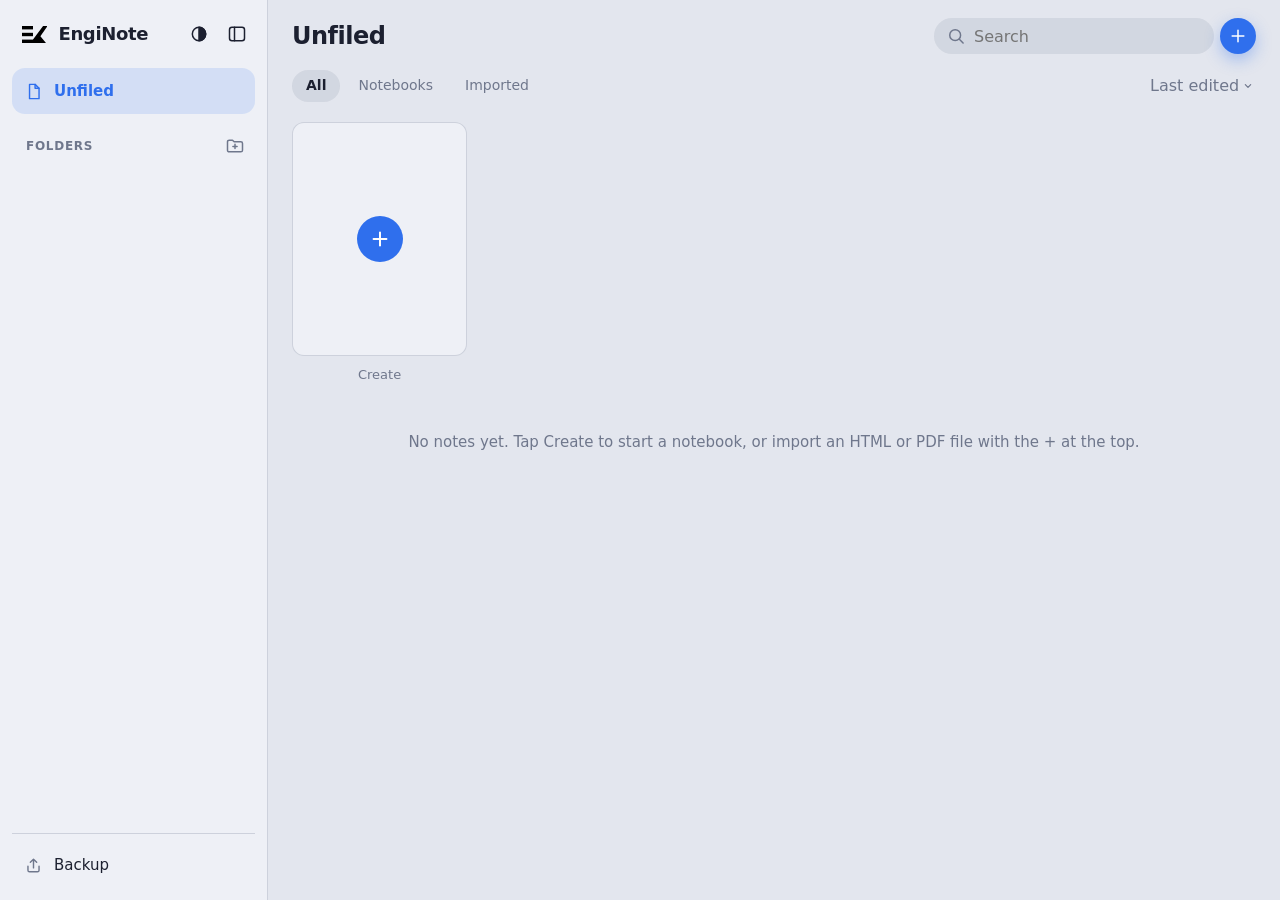
==== commit fb5d1fcf: "Lecture mode settings, a check before recording, page follows pen, reopen where you left off - Setti" ====
--- a/index.html
+++ b/index.html
@@ -296,7 +296,7 @@
             <svg class="icon" viewBox="0 0 24 24" aria-hidden="true"><path d="M4 9V4h5M20 9V4h-5M4 15v5h5M20 15v5h-5"/></svg>
           </button>
           <button id="wide-btn" class="icon-btn chip" type="button" aria-pressed="false"
-            title="Show the app in a 16:9 window" aria-label="16 by 9 window">16:9</button>
+            title="Lecture mode: the app in a 16:9 window, with what Settings says for lecture mode" aria-label="Lecture mode, 16 by 9 window">16:9</button>
           <!-- Add space (space.js): marks where a blank page or a gap can be put into the note, and puts it there. -->
           <button id="space-btn" class="icon-btn" type="button" aria-pressed="false"
             title="Add space: a blank page, or a gap in the note, with the ink below moving down" aria-label="Add space">
@@ -318,13 +318,19 @@
           </button>
           <!-- Settings: the pen's shadow, and what the Apple Pencil's double-tap and squeeze do. -->
           <div id="settings-wrap" class="tool-wrap">
-            <button id="settings-btn" class="icon-btn" type="button" title="Settings: the pen's shadow and the Apple Pencil's shortcuts" aria-label="Settings" aria-haspopup="true" aria-expanded="false">
+            <button id="settings-btn" class="icon-btn" type="button" title="Settings: the pen, the Apple Pencil's shortcuts and lecture mode" aria-label="Settings" aria-haspopup="true" aria-expanded="false">
               <svg class="icon" viewBox="0 0 24 24" aria-hidden="true"><path d="M4 7h9M19 7h1M4 17h1M11 17h9"/><circle cx="16" cy="7" r="2.5"/><circle cx="8" cy="17" r="2.5"/></svg>
             </button>
             <div class="flyout settings">
               <div class="set-row"><span>Pen shadow</span><button id="ghost-btn" class="icon-btn chip" type="button" aria-pressed="true" title="Show a faint shadow of the Apple Pencil while it hovers over the page">On</button></div>
               <label class="set-row"><span>Pencil double-tap</span><select id="pencil-tap" aria-label="Apple Pencil double-tap"></select></label>
               <label class="set-row"><span>Pencil squeeze</span><select id="pencil-squeeze" aria-label="Apple Pencil squeeze"></select></label>
+              <div class="set-row"><span>Page follows pen</span><button id="follow-btn" class="icon-btn chip" type="button" aria-pressed="true" title="When you finish writing near the bottom of the screen, the note slides up so the writing sits higher">On</button></div>
+              <!-- Lecture mode: what the 16:9 button also does when it is switched on (app.js). The rows marked app-only need the iPad app. -->
+              <p class="set-head">Lecture mode (16:9)</p>
+              <div class="set-row app-only"><span>Camera bubble</span><button id="lec-cam" class="icon-btn chip" type="button" aria-pressed="false" title="Open the camera bubble with lecture mode">Off</button></div>
+              <div class="set-row"><span>Full screen</span><button id="lec-full" class="icon-btn chip" type="button" aria-pressed="false" title="Go full screen with lecture mode">Off</button></div>
+              <div class="set-row app-only"><span>Check before recording</span><button id="precheck-btn" class="icon-btn chip" type="button" aria-pressed="true" title="Before the countdown, show the microphone, the room left and the battery">On</button></div>
             </div>
           </div>
           <button class="icon-btn fit-btn rail-only" type="button" title="Fit width" aria-label="Fit width">
@@ -491,6 +497,16 @@
 
   <!-- The countdown before a recording: app.js lays it over the note's window and puts 3, 2, 1 in it. -->
   <div id="rec-count" role="status" aria-label="Recording starts in" hidden></div>
+  <!-- The check before recording (app.js; Settings turns it off): the microphone, the room left on the iPad and the battery, then Start. -->
+  <div id="precheck" hidden>
+    <div class="pc-card" role="dialog" aria-labelledby="pc-title">
+      <h3 id="pc-title">Ready to record?</h3>
+      <div class="pc-row"><span>Microphone</span><canvas id="pc-waves" width="116" height="56" aria-hidden="true"></canvas><b id="pc-mic"></b></div>
+      <div class="pc-row"><span>Room</span><b id="pc-room">Checking…</b></div>
+      <div class="pc-row"><span>Battery</span><b id="pc-battery">Checking…</b></div>
+      <div class="pc-buttons"><button id="pc-cancel" class="btn-secondary" type="button">Cancel</button><button id="pc-start" class="btn-primary" type="button">Start</button></div>
+    </div>
+  </div>
 
   <input id="image-input" type="file" accept="image/*" hidden>
   <!-- A long press with a finger on the page: paste the picture that was copied, there (app.js). -->
--- a/style.css
+++ b/style.css
@@ -1143,6 +1143,33 @@
   #rec-shape span { transition: none; }
 }
 
+/* The check before recording: a card in the middle of the note's window (app.js gives #precheck that window's
+   place and size, as for the countdown). A row each: the name, then what was found; a warning is red. */
+#precheck { position: fixed; z-index: 9; display: grid; place-items: center; pointer-events: none; }
+#precheck[hidden] { display: none; }
+.pc-card {
+  width: min(360px, calc(100% - 32px));
+  padding: 18px 20px 16px;
+  border-radius: 26px;
+  background: linear-gradient(180deg, var(--sheen), transparent 40%), var(--glass-thick);
+  -webkit-backdrop-filter: var(--blur);
+  backdrop-filter: var(--blur);
+  box-shadow: var(--rim), var(--float);
+  pointer-events: auto;
+  animation: pc-in .32s cubic-bezier(.3, 1.3, .5, 1) both;
+}
+@keyframes pc-in { from { opacity: 0; transform: scale(.92); } }
+.pc-card h3 { margin: 0 0 8px; font-size: 18px; }
+.pc-row { display: flex; align-items: center; gap: 10px; min-height: 40px; font-size: 15px; }
+.pc-row span { flex: 1; color: var(--muted); }
+.pc-row b { font-weight: 600; font-variant-numeric: tabular-nums; }
+.pc-row b.warn { color: var(--danger); }
+#pc-waves { width: 58px; height: 28px; color: var(--accent); }
+#pc-waves[hidden] { display: none; }
+.pc-buttons { display: flex; justify-content: flex-end; gap: 10px; margin-top: 12px; }
+.pc-buttons .btn-secondary { background: var(--fill); -webkit-backdrop-filter: none; backdrop-filter: none; }
+@media (prefers-reduced-motion: reduce) { .pc-card { animation: none; } }
+
 /* ---------- Toast ---------- */
 
 #message {
@@ -1301,6 +1328,8 @@
 /* A flyout of settings: a row each, its name and its choice. */
 .flyout.settings { flex-direction: column; align-items: stretch; gap: 2px; width: 340px; padding: 8px 12px; }
 .set-row span { white-space: nowrap; }
+.set-head { margin: 10px 0 0; padding-top: 10px; border-top: 1px solid var(--border); color: var(--muted); font-size: 12px; font-weight: 600; text-transform: uppercase; letter-spacing: .04em; }
+body:not(.can-record) .app-only { display: none; }
 #settings-wrap .flyout { left: auto; right: -6px; --at: translate(0); transform-origin: 100% 0; }
 /* In the rail the button is near the foot of the screen: the flyout rises from it instead of being centred on it. */
 body.full #toolbar #settings-wrap .flyout { top: auto; bottom: 0; right: calc(100% + 12px); --at: translate(0); transform-origin: 100% 100%; }
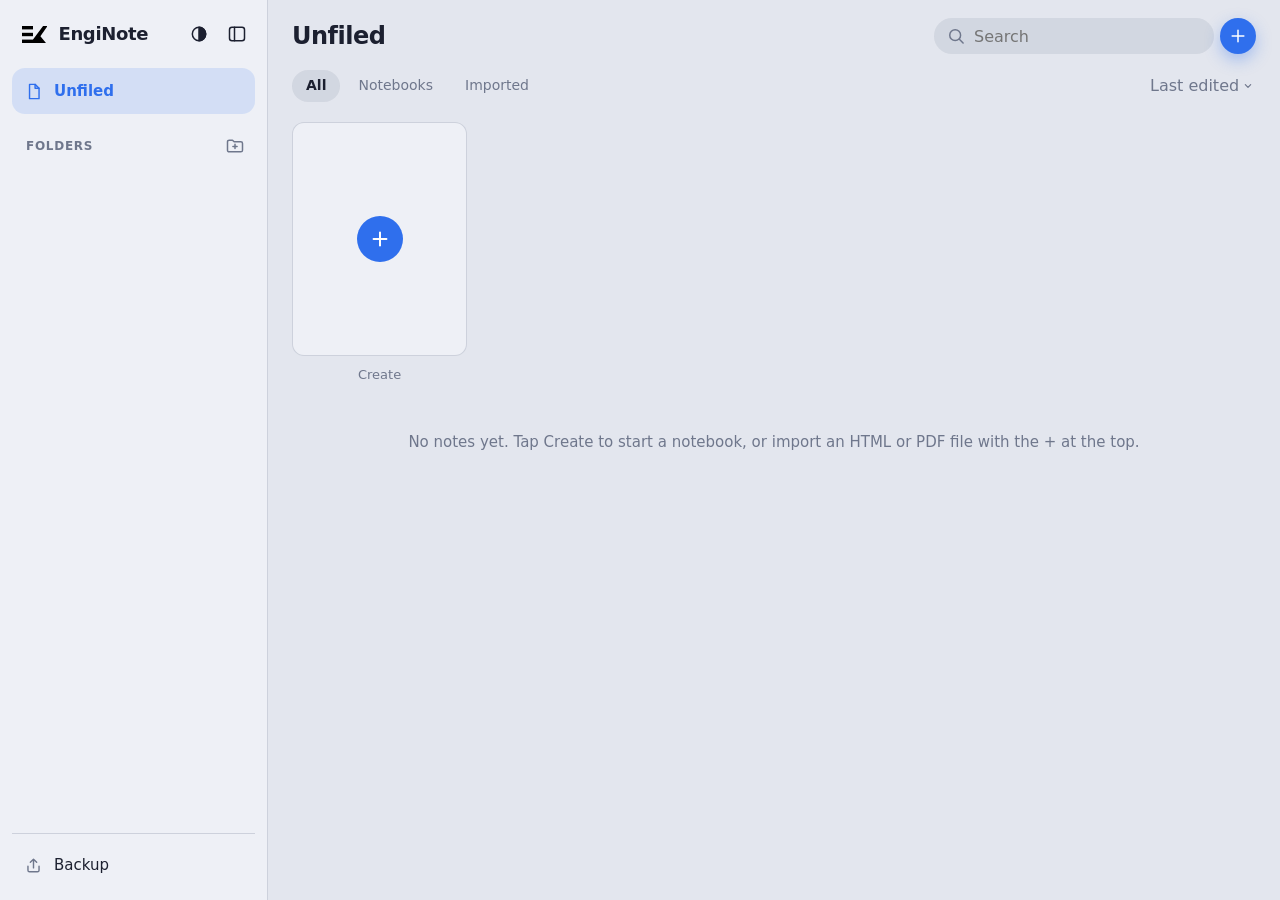
==== commit 1a3e040f: "Refresh button: with the iPad on the cable, the PC's updater renews the app Settings > The app > Ref" ====
--- a/index.html
+++ b/index.html
@@ -84,6 +84,15 @@
           </button>
         </div>
         <div class="lib-actions">
+          <!-- Recordings only (the iPad app): choose several at once; the bin of deleted ones; and, inside the bin, emptying it. -->
+          <div id="vid-tools">
+            <button id="vid-select" class="btn-secondary" type="button">Select</button>
+            <button id="vid-empty" class="btn-secondary danger" type="button">Empty</button>
+            <button id="vid-bin" class="icon-btn" type="button" title="Recently deleted" aria-label="Recently deleted">
+              <svg class="icon" viewBox="0 0 24 24" aria-hidden="true"><path d="M4 7h16M10 11v6M14 11v6M6 7l1 13h10l1-13M9 7V4h6v3"/></svg>
+              <b id="vid-bin-count"></b>
+            </button>
+          </div>
           <!-- Find a note by its name. -->
           <div id="lib-find">
             <svg class="icon" viewBox="0 0 24 24" aria-hidden="true"><circle cx="11" cy="11" r="6.5"/><path d="M16 16l4.5 4.5"/></svg>
@@ -129,6 +138,14 @@
         </div>
         <p id="empty" hidden>No notes yet. Tap Create to start a notebook, or import an HTML or PDF file with the + at the top.</p>
       </main>
+      <!-- What can be done to the chosen recordings; shown while choosing, and in Recently deleted. -->
+      <div id="vid-bar" role="toolbar" aria-label="Chosen recordings" hidden>
+        <span id="vid-count"></span>
+        <button id="vid-all" class="btn-secondary" type="button">Select all</button>
+        <button id="vid-share" class="btn-secondary" type="button">Share</button>
+        <button id="vid-restore" class="btn-secondary" type="button">Restore</button>
+        <button id="vid-delete" class="btn-secondary danger" type="button">Delete</button>
+      </div>
     </div>
     <input id="file-input" type="file" accept=".html,.htm,text/html,.pdf,application/pdf" multiple hidden>
     <input id="backup-input" type="file" accept=".json,application/json" hidden>
@@ -278,6 +295,10 @@
           <button id="calc-btn" class="icon-btn" type="button" aria-pressed="false" title="Calculator: a scientific one, with fractions, that floats over the note" aria-label="Calculator">
             <svg class="icon" viewBox="0 0 24 24" aria-hidden="true"><rect x="5" y="2.5" width="14" height="19" rx="3"/><rect x="8" y="5.5" width="8" height="3.6" rx="1"/><path d="M8.5 13h.01M12 13h.01M15.5 13h.01M8.5 16.5h.01M12 16.5h.01M15.5 16.5h.01" stroke-width="2.4"/></svg>
           </button>
+          <!-- Browser (browser.js): the iPad app puts a web browser over the note, to show a site, e.g. the course. -->
+          <button id="browser-btn" class="icon-btn app-only" type="button" aria-pressed="false" title="Browser: open a website in place of the note" aria-label="Browser">
+            <svg class="icon" viewBox="0 0 24 24" aria-hidden="true"><circle cx="12" cy="12" r="9"/><path d="M3 12h18M12 3c2.6 2.6 3.9 5.6 3.9 9s-1.3 6.4-3.9 9c-2.6-2.6-3.9-5.6-3.9-9S9.4 5.6 12 3z"/></svg>
+          </button>
           <button id="finger-btn" class="icon-btn chip" type="button" aria-pressed="false"
             title="Draw with a finger. Off: fingers scroll and zoom, only a stylus or mouse draws" aria-label="Draw with a finger">F</button>
         </div>
@@ -331,6 +352,10 @@
               <div class="set-row app-only"><span>Camera bubble</span><button id="lec-cam" class="icon-btn chip" type="button" aria-pressed="false" title="Open the camera bubble with lecture mode">Off</button></div>
               <div class="set-row"><span>Full screen</span><button id="lec-full" class="icon-btn chip" type="button" aria-pressed="false" title="Go full screen with lecture mode">Off</button></div>
               <div class="set-row app-only"><span>Check before recording</span><button id="precheck-btn" class="icon-btn chip" type="button" aria-pressed="true" title="Before the countdown, show the microphone, the room left and the battery">On</button></div>
+              <!-- The app itself (iPad app): how long its signature lasts, and a reload for a screen that hangs. -->
+              <p class="set-head app-only">The app</p>
+              <div class="set-row app-only"><span id="sig-text">Signature</span><button id="sig-btn" class="icon-btn chip" type="button" title="With the iPad on the cable to the PC, and the EngiNote updater running there: the PC renews the app so that it keeps opening">Refresh</button></div>
+              <div class="set-row app-only"><span>If the screen hangs</span><button id="reload-btn" class="icon-btn chip" type="button" title="Load the app's screen again. Your notes are kept; not while recording">Reload</button></div>
             </div>
           </div>
           <button class="icon-btn fit-btn rail-only" type="button" title="Fit width" aria-label="Fit width">
--- a/style.css
+++ b/style.css
@@ -1474,3 +1474,28 @@
 .caret { display: inline-block; width: 2px; height: 1.05em; margin: 0 1px; border-radius: 1px; background: var(--accent); vertical-align: middle; animation: caret-blink 1.05s steps(1) infinite; }
 @keyframes caret-blink { 50% { opacity: 0; } }
 @media (prefers-reduced-motion: reduce) { .caret { animation: none; } }
+
+/* Test hook only (app.js, runProbe): the layers without their compositing hints, to compare how ink is drawn. */
+body.nowc #mover, body.nowc #ink, body.nowc #page { will-change: auto; }
+
+/* ---------- Recordings: choosing several, and Recently deleted (app.js) ---------- */
+
+#vid-tools { display: none; align-items: center; gap: 6px; }
+body.in-videos #vid-tools { display: flex; }
+body.in-bin #vid-select, body:not(.in-bin) #vid-empty, body.in-bin #vid-bin { display: none; }
+#vid-bin { position: relative; }
+#vid-bin-count { position: absolute; top: -3px; right: -3px; min-width: 17px; height: 17px; padding: 0 4px; border-radius: 9px; background: var(--accent); color: #fff; font-size: 11px; font-weight: 600; line-height: 17px; text-align: center; }
+#vid-bin-count:empty { display: none; }
+.btn-secondary.danger { color: var(--danger); }
+/* The bar floats at the foot of the library while recordings are being chosen. */
+#vid-bar { position: sticky; bottom: 14px; z-index: 5; display: flex; align-items: center; gap: 8px; width: -webkit-fit-content; width: fit-content; max-width: calc(100% - 24px); margin: 8px auto 16px; padding: 6px 8px 6px 18px; border-radius: 999px; background: var(--glass-thick); -webkit-backdrop-filter: blur(var(--blur, 20px)); backdrop-filter: blur(var(--blur, 20px)); box-shadow: 0 6px 24px rgb(0 0 0 / .22), inset 0 0 0 1px var(--border); }
+#vid-bar[hidden] { display: none; }
+#vid-count { margin-right: 4px; font-size: 14px; font-weight: 600; white-space: nowrap; }
+#vid-bar .btn-secondary { height: 38px; padding: 0 14px; background: var(--fill); -webkit-backdrop-filter: none; backdrop-filter: none; box-shadow: none; }
+#vid-bar .btn-secondary:disabled { opacity: .4; }
+body:not(.in-bin) #vid-restore, body.in-bin #vid-share { display: none; }
+/* A chosen recording: outlined, with a tick; while choosing, the others have an empty ring. */
+body.selecting .card.video .card-more { display: none; }
+body.selecting .card.video .card-thumb::after { content: ''; position: absolute; top: 8px; left: 8px; box-sizing: border-box; width: 26px; height: 26px; border-radius: 50%; border: 2px solid #fff; background: rgb(0 0 0 / .25); box-shadow: 0 1px 4px rgb(0 0 0 / .35); pointer-events: none; }
+.card.video.picked .card-thumb { box-shadow: inset 0 0 0 3px var(--accent); }
+body.selecting .card.video.picked .card-thumb::after { border-color: var(--accent); background: var(--accent) url("data:image/svg+xml,%3Csvg xmlns='http://www.w3.org/2000/svg' viewBox='0 0 24 24' fill='none' stroke='white' stroke-width='3.2' stroke-linecap='round' stroke-linejoin='round'%3E%3Cpath d='M6 12.5l4 4 8-9'/%3E%3C/svg%3E") center / 18px no-repeat; }
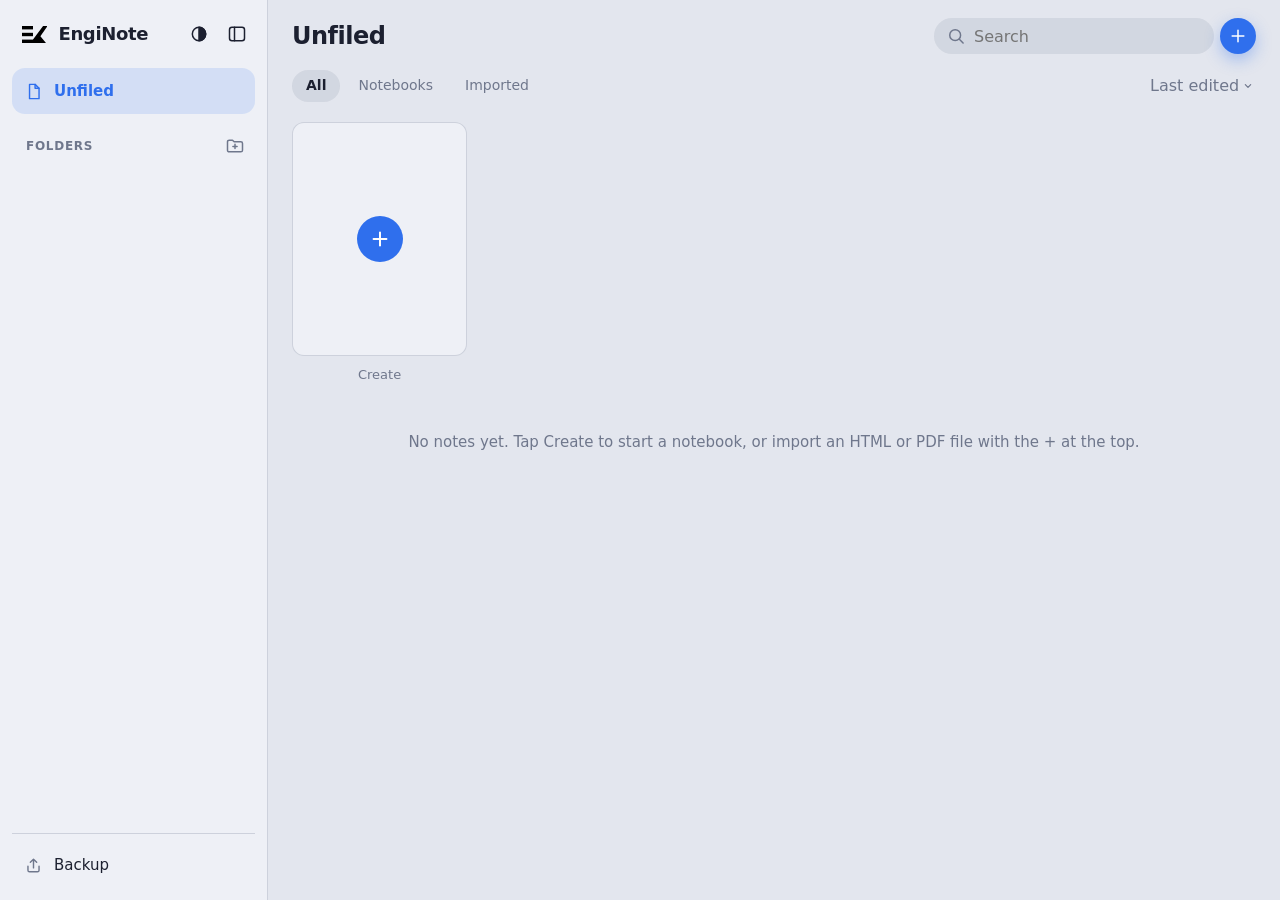
==== commit 00733c07: "Settings: option to hide the note tabs Co-Authored-By: Claude Sonnet 5.5 <noreply@anthropic.com>" ====
--- a/index.html
+++ b/index.html
@@ -347,6 +347,7 @@
               <label class="set-row"><span>Pencil double-tap</span><select id="pencil-tap" aria-label="Apple Pencil double-tap"></select></label>
               <label class="set-row"><span>Pencil squeeze</span><select id="pencil-squeeze" aria-label="Apple Pencil squeeze"></select></label>
               <div class="set-row"><span>Page follows pen</span><button id="follow-btn" class="icon-btn chip" type="button" aria-pressed="true" title="When you finish writing near the bottom of the screen, the note slides up so the writing sits higher">On</button></div>
+              <div class="set-row"><span>Note tabs</span><button id="tabs-btn" class="icon-btn chip" type="button" aria-pressed="true" title="Show the strip of open notes under the toolbar">On</button></div>
               <!-- Lecture mode: what the 16:9 button also does when it is switched on (app.js). The rows marked app-only need the iPad app. -->
               <p class="set-head">Lecture mode (16:9)</p>
               <div class="set-row app-only"><span>Camera bubble</span><button id="lec-cam" class="icon-btn chip" type="button" aria-pressed="false" title="Open the camera bubble with lecture mode">Off</button></div>
@@ -386,16 +387,10 @@
       </button>
     </div>
 
-    <!-- The notes that are open (tabs.js; app.js opens and saves them): a strip under the toolbar. The + offers the
-         recent notes that are not open, and the library. Not shown in the 16:9 window, nor with the rail or the tools put away. -->
+    <!-- The notes that are open (tabs.js; app.js opens and saves them): a strip under the toolbar.
+         Not shown in the 16:9 window, nor with the tools put away. -->
     <div id="note-tabs" class="strip" role="group" aria-label="Open notes">
       <div id="note-tab-list" role="tablist"></div>
-      <div id="tab-add-wrap" class="tool-wrap">
-        <button id="tab-add" class="icon-btn" type="button" title="Open another note in a new tab" aria-label="Open another note" aria-haspopup="true" aria-expanded="false">
-          <svg class="icon" viewBox="0 0 24 24" aria-hidden="true"><path d="M12 5v14M5 12h14"/></svg>
-        </button>
-        <div id="tab-menu" class="flyout menu"></div>
-      </div>
     </div>
 
     <!-- The window onto the note. It does not scroll: app.js moves #mover inside it and scales #page (see "the view" there). -->
--- a/style.css
+++ b/style.css
@@ -1445,29 +1445,29 @@
   -webkit-user-select: none;
   touch-action: manipulation;
 }
-#note-tab-list { display: flex; gap: 3px; min-width: 0; }
-.note-tab { display: flex; align-items: center; flex: 0 1 auto; width: 190px; min-width: 84px; height: 36px; border-radius: 999px; font-size: 14px; font-weight: 500; color: var(--muted); }
-.note-tab.on { background: rgb(255 255 255 / .95); color: var(--text); font-weight: 600; box-shadow: 0 1px 3px rgb(20 25 40 / .16), 0 0 0 1px rgb(120 128 150 / .16); }
-:root[data-theme="dark"] .note-tab.on { background: rgb(255 255 255 / .16); box-shadow: inset 0 1px 0 rgb(255 255 255 / .18), 0 0 0 1px rgb(255 255 255 / .08); }
-.note-tab-open { display: flex; align-items: center; gap: 8px; flex: 1; min-width: 0; height: 36px; padding: 0 2px 0 13px; border: 0; border-radius: 999px; background: none; color: inherit; font: inherit; text-align: left; }
-.note-tab-open .icon { flex: none; width: 16px; height: 16px; }
+body.tabs-off #note-tabs { display: none; }
+#note-tab-list { display: flex; flex: 1; gap: 4px; min-width: 0; }
+/* Like Freenotes: a flat bar, the tabs share its width, a small round cross at the left, the name centred; the open one a soft block. */
+#note-tabs.strip { right: 12px; max-width: none; padding: 3px; border-radius: 14px; }
+.note-tab { position: relative; display: flex; align-items: center; flex: 1 1 0; min-width: 84px; height: 36px; border-radius: 10px; font-size: 15px; font-weight: 400; color: var(--muted); }
+.note-tab.on { background: rgb(0 0 0 / .08); color: var(--text); }
+:root[data-theme="dark"] .note-tab.on { background: rgb(255 255 255 / .14); box-shadow: none; }
+.note-tab-open { display: flex; align-items: center; justify-content: center; gap: 6px; flex: 1; min-width: 0; height: 36px; padding: 0 34px; border: 0; border-radius: 10px; background: none; color: inherit; font: inherit; text-align: center; }
+.note-tab-open .icon { display: none; }
 .note-tab-open span { min-width: 0; overflow: hidden; text-overflow: ellipsis; white-space: nowrap; }
-.note-tab-x { display: grid; place-items: center; flex: none; width: 34px; height: 34px; margin-right: 1px; padding: 0; border: 0; border-radius: 50%; background: none; color: inherit; }
-.note-tab-x .icon { width: 11px; height: 11px; stroke-width: 2.4; }
-.note-tab.on .note-tab-x { color: var(--muted); }
+.note-tab-x { position: absolute; left: 3px; top: 3px; display: grid; place-items: center; width: 30px; height: 30px; padding: 0; border: 0; border-radius: 50%; background: none; color: inherit; }
+.note-tab-x .icon { width: 18px; height: 18px; border-radius: 50%; background: rgb(128 128 140 / .4); stroke-width: 3; stroke: var(--muted); }
 .note-tab-rec { flex: none; width: 8px; height: 8px; border-radius: 50%; background: #e03131; }
 #tab-add-wrap { flex: none; }
 #tab-add-wrap .flyout { top: calc(100% + 8px); left: 0; --at: translate(0); transform-origin: 0 0; max-width: min(320px, 80vw); }
 #tab-add-wrap .flyout.flip { left: auto; right: 0; transform-origin: 100% 0; } /* the + is far along: the menu opens towards the left */
 #tab-menu .btn-secondary { overflow: hidden; text-overflow: ellipsis; }
 #tab-menu .btn-secondary.all { color: var(--accent); }
-/* Not in what is recorded: the 16:9 window, the full-screen rail, or with the tools put away. */
-body.wide #note-tabs, body.full #note-tabs, body.tools-off #note-tabs { display: none; }
+
 /* With the tabs under the toolbar the arrow is at its right end, not in the middle, where the tabs would pass beneath it. */
-body:not(.full):not(.wide) #tools-toggle { left: auto; right: 12px; }
+
 @media (hover: hover) {
   .note-tab:not(.on):hover { background: var(--fill); }
-  .note-tab-x:hover { background: var(--fill); }
 }
 .k.span3 { grid-column: span 3; }
 /* The cursor: a bar that blinks, in the sum, inside a fraction or a power when that is where the next digit goes. */
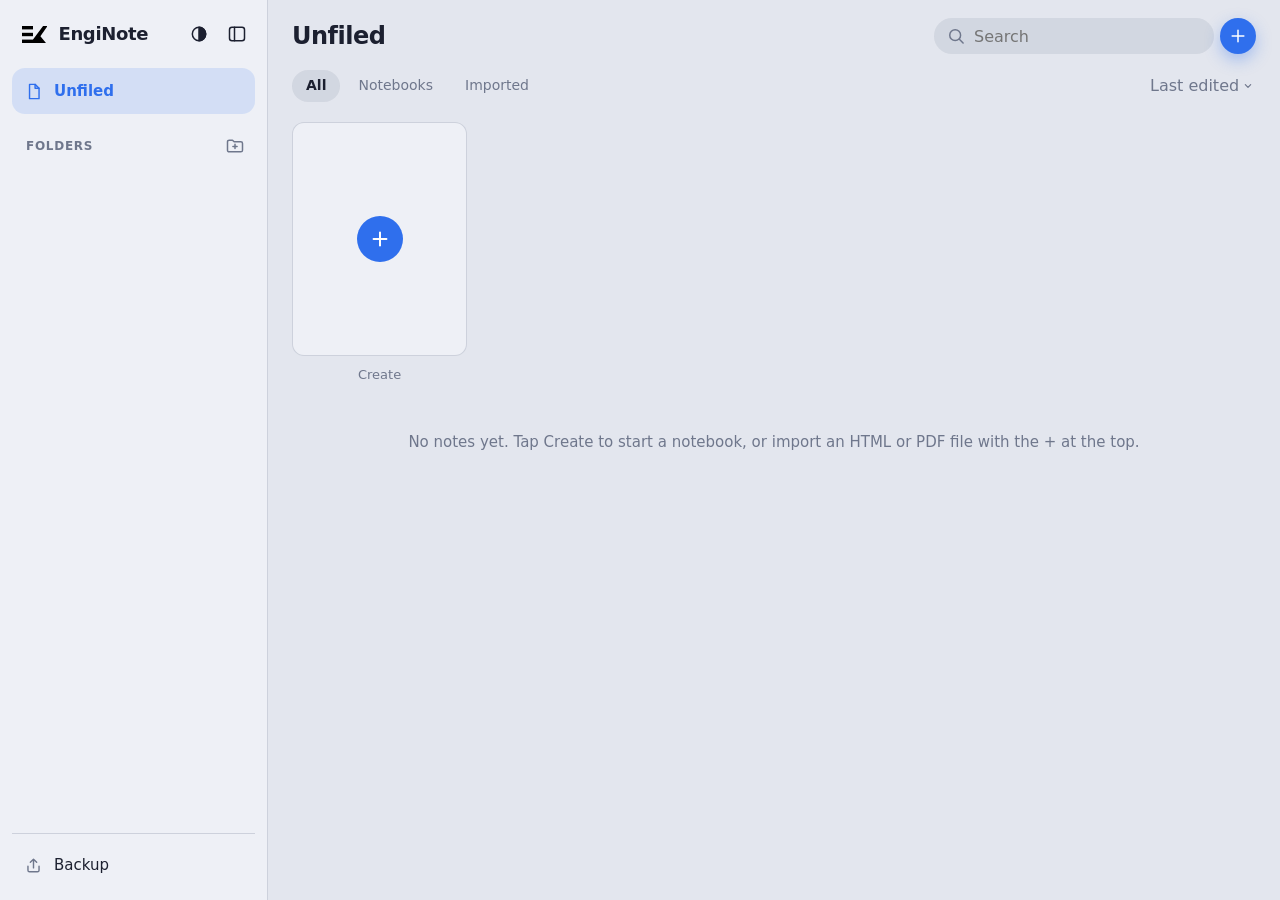
==== commit 4bc93bef: "Shrink: make a recording about half the size, as an option The recorder writes H.264 in one real-tim" ====
--- a/index.html
+++ b/index.html
@@ -492,6 +492,9 @@
     <!-- On: when the recording stops, the EngiKode intro goes before it and the outro after it, by copying (no
          new video is made: ios/App/StudioWrap.swift). It can be taken off again from the recording's card. -->
     <button id="rec-wrap" class="icon-btn chip" type="button" aria-pressed="false" title="Intro and outro: put the EngiKode intro before the recording and the outro after it, as soon as you stop" aria-label="Add the intro and outro when the recording stops">Intro</button>
+    <!-- On: when the recording stops it is made again as HEVC, which takes about half the room with the same picture,
+         60 frames a second and the same sound (ios/App/StudioShrink.swift). It takes a few minutes for an hour of lecture. -->
+    <button id="rec-shrink" class="icon-btn chip" type="button" aria-pressed="false" title="Shrink: when you stop, make the video smaller (about half the size, the same picture and 60 frames a second). It takes a few minutes: keep EngiNote open" aria-label="Shrink the recording when it stops">Shrink</button>
     <!-- Intro here: there while paused. Tapped, the intro goes into the video at the very point it was paused
          (the app says where that is: Recorder.swift, writtenSeconds), and the button shows that time from then on. -->
     <button id="rec-intro-here" class="icon-btn chip" type="button" aria-pressed="false" title="Put the intro into the video here, where it is paused">Intro here</button>
